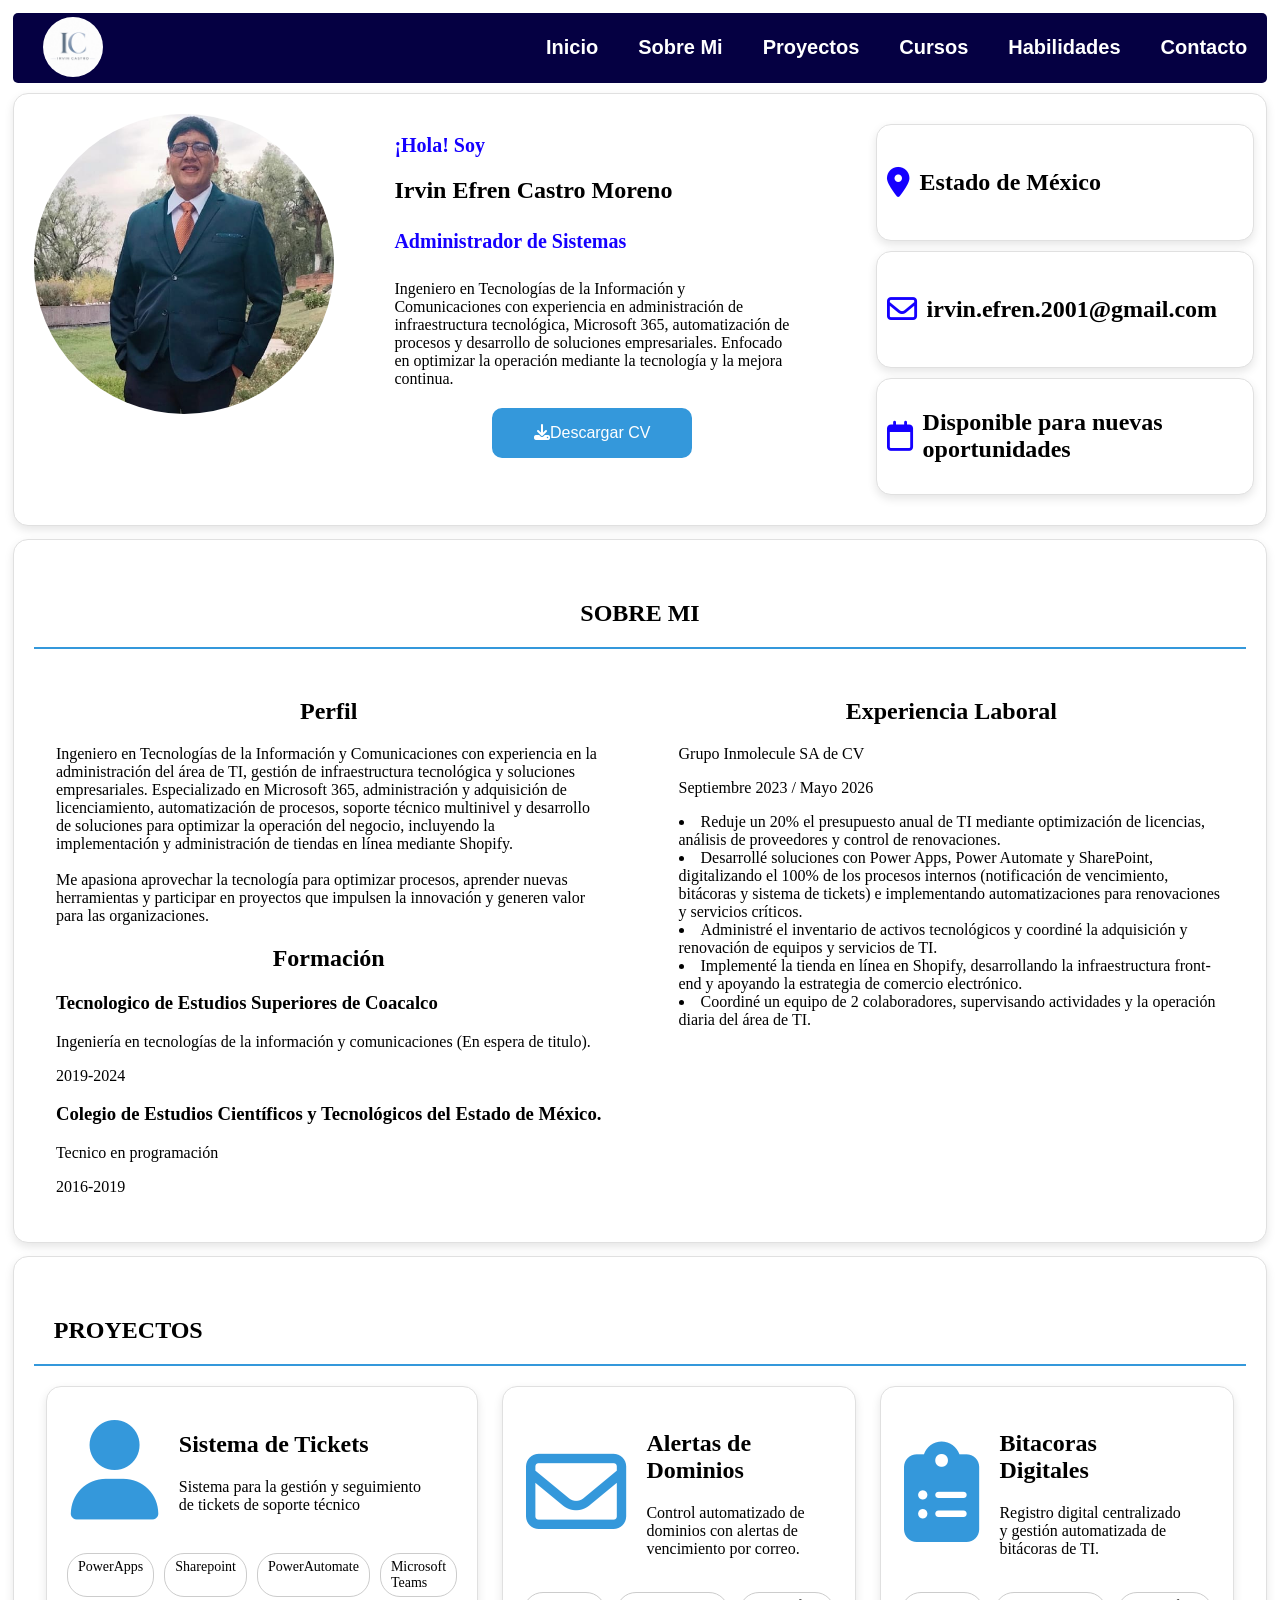
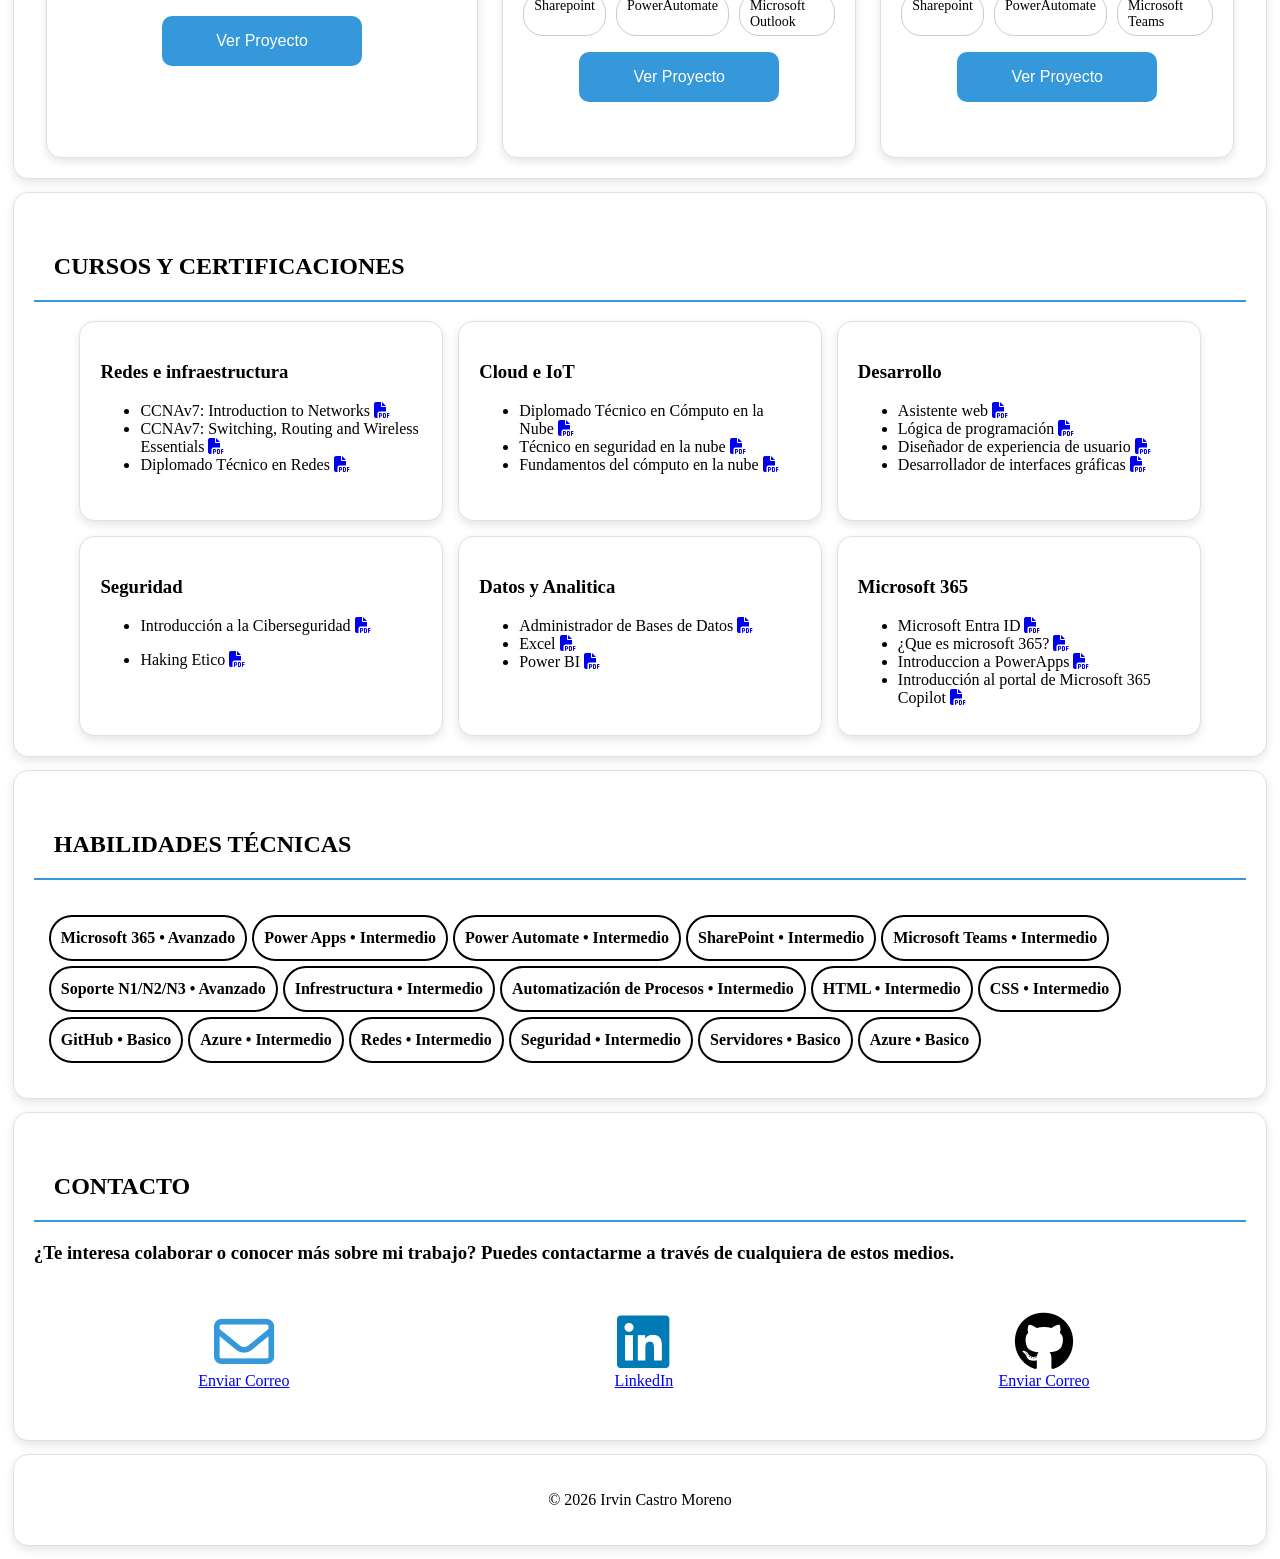
==== index.html @ 04744c97 "Update index.html" ====
<!DOCTYPE html>
    <html lang="es">
        
    <head>
        <meta charset="UTF-8">
        <meta name="viewport" content="width=device-width, initial-scale=1.0">
        <title>Irvin Castro Moreno | Portafolio</title>
        <link rel="stylesheet" href="style.css">
        <link rel="stylesheet" href="https://cdnjs.cloudflare.com/ajax/libs/font-awesome/6.7.2/css/all.min.css">
    </head>
    <body>
       <nav id="mi-menu">
            <div class="logo">

                <img src="img/logo.png" alt="Logo" >

            </div>   
            <div class="menu-links">
                <ul>
                    <li><a href="#inicio">Inicio</a></li>
                    <li ><a href="#experiencia">Sobre Mi</a></li>
                    <li ><a href="#proyecto">Proyectos</a></li>
                    <li ><a href="#cursos">Cursos</a></li>
                    <li ><a href="#habilidades">Habilidades</a></li>
                    <li ><a href="#contacto">Contacto</a></li>
                </ul> 
            </div>
        </nav>
        <section id="inicio">
                
                <div class="foto">
                    <img src="img/irvin.png" alt="Irvin Efren Castro Moreno" class="fotoP">
                </div>
                
                <div class="dato"> 
                    <h3 class="texto1">¡Hola! Soy </h3>
                    <h1>Irvin Efren Castro Moreno</h1>
                    <h4 class="texto1">Administrador de Sistemas</h4>
                    <p>Ingeniero en Tecnologías de la Información y Comunicaciones con experiencia en 
                        administración de infraestructura tecnológica, Microsoft 365, automatización de 
                        procesos y desarrollo de soluciones empresariales. Enfocado en optimizar la operación 
                        mediante la tecnología y la mejora continua.</p>
                    <div class="acciones">
                        <a href="doc/CV_Irvin2.pdf" download="CVIrvin.pdf">
                            
                            <button ><i class="fa-solid fa-download"></i>Descargar CV</button>
                        </a>
                    </div>
                </div>
                <div class="dato">
                    <div class="ubi">
                        <i class="fa-solid fa-location-dot" style="color: #1500ff; font-size: 30px;"></i>
                        <h1>Estado de México</h1>
                    </div>

                    <div class="ubi">
                        <i class="fa-regular fa-envelope" style="color: #1500ff; font-size: 30px;"></i>
                        <h1>irvin.efren.2001@gmail.com</h1>
                    </div>
                    <div class="ubi">
                        <i class="fa-regular fa-calendar" style="color: #1500ff; font-size: 30px;"></i>
                        <h1>Disponible para nuevas oportunidades</h1>
                    </div>

                </div>
                
        </section>
                
        <section id="experiencia"><!--Caja de exoeriencia y sobre mi-->
            <h1 align="center" style="border-bottom: 2px solid #3498db; padding: 20px;" >SOBRE MI</h1>
            <div class="contenedor-cajas">
                    <div class="contenedor-experiencia">
                        <h2 align="center">Perfil</h2>
                        <p>Ingeniero en Tecnologías de la Información y Comunicaciones con experiencia 
                            en la administración del área de TI, gestión de infraestructura tecnológica 
                            y soluciones empresariales. Especializado en Microsoft 365, administración y 
                            adquisición de licenciamiento, automatización de procesos, soporte técnico 
                            multinivel y desarrollo de soluciones para optimizar la operación del negocio, 
                            incluyendo la implementación y administración de tiendas en línea mediante Shopify. <br>
                            <br>
                            Me apasiona aprovechar la tecnología para optimizar procesos, aprender nuevas 
                            herramientas y participar en proyectos que impulsen la innovación y generen 
                            valor para las organizaciones.</p>
                        <h1 align="center">Formación</h1>
                        <h3>Tecnologico de Estudios Superiores de Coacalco</h3>
                        <p>Ingeniería en tecnologías de la información y comunicaciones (En espera de titulo). </p>
                        <p>2019-2024</p>
                        <h3>Colegio de Estudios Científicos y Tecnológicos del Estado de México.</h3>
                        <p>Tecnico en programación</p>
                        <p>2016-2019</p>
                    </div>
                
                    <div class="contenedor-experiencia">
                        <h1 align="center">Experiencia Laboral</h1>
                        <p>Grupo Inmolecule SA de CV</p>
                        <p>Septiembre 2023 / Mayo 2026</p>
                        
                                <li>
                                    Reduje un 20% el presupuesto anual de TI mediante 
                                    optimización de licencias, análisis de proveedores 
                                    y control de renovaciones.                                
                                </li>
                                <li>
                                    Desarrollé soluciones con Power Apps, Power Automate 
                                    y SharePoint, digitalizando el 100% de los procesos 
                                    internos (notificación de vencimiento, bitácoras y 
                                    sistema de tickets) e implementando automatizaciones 
                                    para renovaciones y servicios críticos.
                                </li>
                                <li>
                                    Administré el inventario de activos tecnológicos y coordiné 
                                    la adquisición y renovación de equipos y servicios de TI.
                                </li>
                                <li>
                                    Implementé la tienda en línea en Shopify, desarrollando la 
                                    infraestructura front-end y apoyando la estrategia de comercio
                                    electrónico.
                                </li>
                                <li>
                                    Coordiné un equipo de 2 colaboradores, supervisando actividades
                                     y la operación diaria del área de TI.
                                </li>
                        </ul>
                                        
                    </div>
                    
                </div>
        </section>

        <section id="proyecto">
            <h1 style="border-bottom: 2px solid #3498db; padding: 20px;" >PROYECTOS</h1>
                <div class="contenedor-cajas">
                    <div class="proy">
                        <div class="cabecera">
                            <i class="fa-solid fa-user" style="font-size: 100px; color:#3498db"></i>
                            <div class="titulo"> <!--Caja 1-->
                                <h1>Sistema de Tickets</h1>
                                <p>Sistema para la gestión y seguimiento de tickets de soporte técnico</p>
                            </div>
                        </div>
                        <div class="tecnologias">
                            
                                <span>PowerApps</span>
                                <span>Sharepoint</span>
                                <span>PowerAutomate</span>
                                <span>Microsoft Teams</span>
                        </div>
                        <div class="acciones">
                            <a href="https://github.com/Irvin1231/Powerapps-sistemas-de-tickets" target="_blank">
                                <button>Ver Proyecto</button>
                            </a>
                        </div>
                    </div>
                    <div class="proy">
                        <div class="cabecera"><!--Caja 2-->
                            <i class="fa-regular fa-envelope" style="font-size: 100px; color: #3498db;"></i>

                            <div class="titulo">
                                <h1>Alertas de Dominios</h1>
                                <p>Control automatizado de dominios con alertas de vencimiento por correo.</p>
                            </div>
                        </div>
                        <div class="tecnologias">
                            
                                <span>Sharepoint</span>
                                <span>PowerAutomate</span>
                                <span>Microsoft Outlook</span>
                        </div>
                        <div class="acciones">
                            <a href="https://github.com/Irvin1231/Automatizacion-y-Administracion-de-dominios" target="_blank">
                                <button>Ver Proyecto</button>
                            </a>
                        </div>
                    </div>
                    <div class="proy">
                        <div class="cabecera"><!--Caja 3-->
                            <i class="fa-solid fa-clipboard-list" style="font-size: 100px; color: #3498db;"></i>
                            <div class="titulo">
                                <h1>Bitacoras Digitales</h1>
                                <p>Registro digital centralizado y gestión automatizada de bitácoras de TI.</p>
                            </div>
                        </div>
                        <div class="tecnologias">
                            
                                <span>Sharepoint</span>
                                <span>PowerAutomate</span>
                                <span>Microsoft Teams</span>
                        </div>
                        <div class="acciones">
                            <a href="https://github.com/Irvin1231/Sistemas-de-Bitacoras-Digitales" target="_blank">
                                <button>Ver Proyecto</button>
                            </a>
                        </div>
                    </div>
                </div>
                
        </section>
        <section id="cursos">
            <h1 style="border-bottom: 2px solid #3498db; padding: 20px;" >CURSOS Y CERTIFICACIONES</h1>
            <div class="contenedor-cursos">
                <div class="curs">
                    <h3>Redes e infraestructura</h3>
                    <ul>
                        <li>
                            CCNAv7: Introduction to Networks
                            <a href="doc/CCNAv7IntroductiontoNetworks.pdf"
                            target="_blank">
                            <i class="fa-solid fa-file-pdf"></i>
                            </a>
                        </li>
                        
                        <li>
                            CCNAv7: Switching, Routing and Wireless Essentials
                            <a href="doc/CCNAv7Switching.pdf" target="_blank">
                            <i class="fa-solid fa-file-pdf"></i>
                            </a>
                        </li>
                        <li>
                            Diplomado Técnico en Redes
                            <a href="doc/DiplomadoTécnicoenredes.pdf" target="_blank">
                            <i class="fa-solid fa-file-pdf"></i>
                            </a>
                        </li>
                        
                    </ul>
                </div>
                <div class="curs">
                    <h3>Cloud e IoT</h3>
                    <ul>
                        <li>
                            Diplomado Técnico en Cómputo en la Nube
                            <a href="doc/DiplomadoCompuNube.pdf" target="_blank">
                            <i class="fa-solid fa-file-pdf"></i>
                        </a>
                        </li>
                        <li>
                            Técnico en seguridad en la nube
                            <a href="doc/SeguridadeNube.pdf" target="_blank">
                            <i class="fa-solid fa-file-pdf"></i>
                        </a>
                        </li>
                        <li>
                            Fundamentos del cómputo en la nube
                            <a href="doc/FundamentosNube.pdf" target="_blank">
                            <i class="fa-solid fa-file-pdf"></i>
                            </a>
                        </li>
                    </ul>
                </div>
                <div class="curs">
                    <h3>Desarrollo</h3>
                    <ul>
                        <li>
                            Asistente web
                            <a href="doc/POO.pdf" target="_blank">
                            <i class="fa-solid fa-file-pdf"></i>
                            </a>
                        </li>
                        <li>
                            Lógica de programación
                            <a href="doc/LogicaProgramación.pdf" target="_blank">
                            <i class="fa-solid fa-file-pdf"></i>
                            </a>
                        </li>
                        <li>
                            Diseñador de experiencia de usuario
                            <a href="doc/DiseñadorUX.pdf" target="_blank">
                            <i class="fa-solid fa-file-pdf"></i>
                            </a>
                        </li>
                        <li>
                            Desarrollador de interfaces gráficas
                            <a href="doc/DesarrolladorInterfaces.pdf" target="_blank">
                            <i class="fa-solid fa-file-pdf"></i>
                            </a>
                        </li>
                    </ul>
                </div>
                <div class="curs">
                    <h3>Seguridad</h3>
                    <ul>
                        <li>
                            Introducción a la Ciberseguridad
                            <a href="doc/Ciscoseguridad.pdf" target="_blank">
                            <i class="fa-solid fa-file-pdf"></i>
                            </a>
                        </li>
                    </ul>
                    <ul>
                        <li>
                            Haking Etico
                            <a href="doc/HakingEtico.pdf" target="_blank">
                            <i class="fa-solid fa-file-pdf"></i>
                            </a>
                        </li>
                    </ul>
                </div>
                <div class="curs">
                    <h3>Datos y Analitica</h3>
                    <ul>
                        <li>
                            Administrador de Bases de Datos
                            <a href="doc/AdministradorBasesDatos.pdf" target="_blank">
                            <i class="fa-solid fa-file-pdf"></i>
                            </a>
                        </li>
                        <li>
                            Excel
                            <a href="doc/Excel.pdf" target="_blank">
                            <i class="fa-solid fa-file-pdf"></i>
                            </a>
                        </li>
                        <li>
                            Power BI
                            <a href="doc/PowerBI.pdf" target="_blank">
                            <i class="fa-solid fa-file-pdf"></i>
                            </a>
                        </li>
                    </ul>
                    
                </div>
                <div class="curs">
                    <h3>Microsoft 365  </h3>
                    <ul>
                        <li>
                            Microsoft Entra ID
                            <a href="https://learn.microsoft.com/api/achievements/share/es-mx/irvinefrencastromoreno-6023/ZJPZ55M2?sharingId=7E7129ED406F8B2F" target="_blank">
                            <i class="fa-solid fa-file-pdf"></i>
                            </a>
                        </li>
                        <li>
                            ¿Que es microsoft 365?
                            <a href="https://learn.microsoft.com/api/achievements/share/es-mx/irvinefrencastromoreno-6023/VSKY5N5M?sharingId=7E7129ED406F8B2F" target="_blank"> 
                            <i class="fa-solid fa-file-pdf"></i>
                            </a>
                        </li>
                        <li>
                            Introduccion a PowerApps
                            <a href="https://learn.microsoft.com/api/achievements/share/es-mx/irvinefrencastromoreno-6023/374U8ZDH?sharingId=7E7129ED406F8B2F" target="_blank">
                            <i class="fa-solid fa-file-pdf"></i>
                            </a>   
                        </li>
                        <li>
                            Introducción al portal de Microsoft 365 Copilot
                            <a href="https://learn.microsoft.com/api/achievements/share/es-mx/irvinefrencastromoreno-6023/BCCCH7HD?sharingId=7E7129ED406F8B2F" target="_blank">
                            <i class="fa-solid fa-file-pdf"></i>
                            </a>
                        </li>
                    </ul>
                </div>

            </div>
        </section>
        <section id="habilidades">
             <h1 style="border-bottom: 2px solid #3498db; padding: 20px;" >HABILIDADES TÉCNICAS</h1> 
             <div class="contenedor-habi">
                <span class="habi">Microsoft 365 • Avanzado</span>
                <span class="habi">Power Apps • Intermedio</span>
                <span class="habi">Power Automate • Intermedio</span>   
                <span class="habi">SharePoint • Intermedio</span>
                <span class="habi">Microsoft Teams • Intermedio</span>  
                <span class="habi">Soporte N1/N2/N3 • Avanzado</span>
                <span class="habi">Infrestructura • Intermedio</span>
                <span class="habi">Automatización de Procesos • Intermedio</span>    
                <span class="habi">HTML • Intermedio</span>
                <span class="habi">CSS • Intermedio</span>
                <span class="habi">GitHub • Basico</span>
                <span class="habi">Azure • Intermedio</span>
                <span class="habi">Redes • Intermedio</span>
                <span class="habi">Seguridad • Intermedio</span>
                <span class="habi">Servidores • Basico</span>
                <span class="habi">Azure • Basico</span>

             </div>


        </section>
        <section id="contacto">
            <h1 style="border-bottom: 2px solid #3498db; padding: 20px;" >CONTACTO</h1>
             <H3>
                ¿Te interesa colaborar o conocer más sobre mi trabajo?
                Puedes contactarme a través de cualquiera de estos medios.
            </H3>
            <section class="contenedor-contacto">
                <div class="contac">
                    <i class="fa-regular fa-envelope" style="font-size: 60px; color: #3498db;"></i>
                    <a href="mailto:irvin.efren.2001@gmail.com">Enviar Correo</a>   
                </div>
                <div class="contac">
                   <i class="fa-brands fa-linkedin" style="font-size: 60px; color: #007BB6"></i>
                    <a href="https://www.linkedin.com/in/irvin-ecm/" target="_blank">LinkedIn</a>   
                </div>
                <div class="contac">
                    <i class="fa-brands fa-github" style="font-size: 60px;"></i>
                    <a href="https://github.com/Irvin1231">Enviar Correo</a>   
                </div>
            </section>

        </section>
        <footer id="fin">
            <p>© 2026 Irvin Castro Moreno</p>
        </footer>
    </body>
</html>
---- style.css ----
.fotoP{
    width:300px;
    border-radius:50%;
}

.texto1{
    font-size: 20px;
    color: #1500ff;
}
#mi-menu {
    position: fixed;
    top: 0;
    left: 0;
    z-index: 1000;
    font-size: 20px;
    width: 98%;
    height: 70px;
    margin: 1%;
    border-radius: 5px;
    border: 2px ;
    background-color: #050042;
    font-weight: bold;
    display: flex;
    align-items: center;
    
    
}
.logo{
    align-items: left;
    justify-content: center;
    width: 60px;
    height: 70px;
    margin-left: 30px;
}
.logo img{
        margin-top: 4px;
    width: 60px;
    height: 60x;
    border-radius: 50%;
    
}
.menu-links{
    width: 100%;
    display: flex;
    justify-content: right;
}
#mi-menu ul {
    list-style: none;
    display: flex;
    justify-content: center;
    padding: 0;
    margin: 0;
}

#mi-menu ul li {
    margin: 0 20px;
}

#mi-menu ul li a {
    color: white  ;
    text-decoration: none;
    font-family: Arial, sans-serif;
    
    transition: color 0.3s;
    display: inline-block;
    text-decoration: none;
    
}
#mi-menu ul li a:hover {
    border-bottom: 2px solid white;
}

body {
    /* Empuja todo el contenido hacia abajo para que no lo tape el menú */
    padding-top: 80px; 
    
    
    /* Opcional: limpia márgenes por defecto del navegador */
    margin: 0; 
}
#inicio{
    width: 98%;
    min-height: 250px;
    margin: 1%;
    margin-left: 1%;
    padding: 15px;
    border: 2px groove ;
    background-color: #ffffff;
    display: flex;
    box-sizing: border-box;
    border-radius: 15px;
     border: 1px solid #e0e0e0;
    box-shadow: 0px 4px 10px rgba(0, 0, 0, 0.1);
    border-radius: 15px;
    padding: 20px;
    


     
    
}
.dato{
    margin-left: 5%;
    width: 40%;
    
    
}
.ubi{
    width: 90%;
    height: 95px;
    margin: 10px 0;
    padding: 10px;
    margin-left: 25px;
    display: flex;
    align-items: center;
    gap: 10px;
    background-color: #ffffff;
    border: 1px solid #e0e0e0;
    box-shadow: 0px 4px 10px rgba(0, 0, 0, 0.1);
    border-radius: 15px;
    

}
#experiencia{
    width: 98%;
    min-height: 250px;
    margin: 1%;
    padding: 15px;
    border: 2px groove;
    box-sizing: border-box;
    background-color: #ffffff;
    border: 1px solid #e0e0e0;
    box-shadow: 0px 4px 10px rgba(0, 0, 0, 0.1);
    border-radius: 15px;
    padding: 20px;

}
.contenedor-experiencia{
    width: 45%;
    min-height: 330px;
    margin: 0 1%;
    border-radius: 5px;
    
    background-color: white;
    padding: 10px;
}
#proyecto{
    width: 98%;
    min-height: 250px;
    margin: 1%;
    padding: 15px;    
    box-sizing: border-box;
    background-color: #ffffff;
    border: 1px solid #e0e0e0;
    box-shadow: 0px 4px 10px rgba(0, 0, 0, 0.1);
    border-radius: 15px;
    padding: 20px;
    
}
.contenedor-cajas{
    display: flex;
    justify-content: space-between; 
    width: 100%;
    
}
.proy{
    width: 33%;
    min-height: 330px;
    margin: 0 1%;
    background-color: white;
    padding: 10px;
    background-color: #ffffff;
    border: 1px solid #e0e0e0;
    box-shadow: 0px 4px 10px rgba(0, 0, 0, 0.1);
    border-radius: 15px;
    padding: 20px;
    
}
.cabecera{
    padding: 1%;
    width: 98%;
    display: flex;
    align-items: center;
    
}
.titulo{
    width: 95%; ;
    padding: 0 10px;
    margin: 0 10px;
    
}
.tecnologias{
    display: flex;
    gap: 10px;
    margin-top: 5%;
}
.tecnologias span { 
    padding: 5px 10px;
    border: 1px solid #ccc;
    border-radius: 20px;
    font-size: 14px;

}
.acciones{
    margin-top: 5%;
    text-align: center;
    
}
.acciones button{
    font-size: 16px;
    background-color: #3498db;
    width: 200px;
    height: 50px;
    color: white;
    text-align: center;
    cursor: pointer;
    transition: 0.3s;
    border-radius: 10px;
    border: 3px solid #3498db;
   

}
.acciones button:hover {
  background-color: #3498db; /* Cambia el color de fondo */
  transform: scale(1.2);    /* Hace que el botón crezca ligeramente */
}

#cursos{
    width: 98%;
    min-height: 250px;
    margin: 1%;
    padding: 15px;
    box-sizing: border-box;
    background-color: #ffffff;
    border: 1px solid #e0e0e0;
    box-shadow: 0px 4px 10px rgba(0, 0, 0, 0.1);
    border-radius: 15px;
    padding: 20px;
}
.contenedor-cursos{
    display: flex; 
    flex-wrap: wrap; 
    gap: 15px; 
    justify-content: center;
}
.curs{
    
    width: 30%;
    height: 200px;
    padding: 15px;

    box-sizing: border-box;
    transition: transform 0.5s;
    background-color: #ffffff;
    border: 1px solid #e0e0e0;
    box-shadow: 0px 4px 10px rgba(0, 0, 0, 0.1);
    border-radius: 15px;
    padding: 20px;
}





.curs:hover{
    transform: translateY(-10px);
}
#habilidades{
    width: 98%;
    min-height: 250px;
    margin: 1%;
    padding: 15px;
    box-sizing: border-box;
    background-color: #ffffff;
    border: 1px solid #e0e0e0;
    box-shadow: 0px 4px 10px rgba(0, 0, 0, 0.1);
    border-radius: 15px;
    padding: 20px;

}
.contenedor-habi{
    display: flex;
    flex-wrap: wrap;
    gap: 5px;
    padding: 15px;
}
.habi{
    padding: 12px 10px;
    border-radius: 25px;
    font-weight: bold;
    border: 2px solid black;
}
#contacto{
    width: 98%;
    min-height: 250px;
    margin: 1%;
    padding: 15px;
    box-sizing: border-box;
    background-color: #ffffff;
    border: 1px solid #e0e0e0;
    box-shadow: 0px 4px 10px rgba(0, 0, 0, 0.1);
    border-radius: 15px;
    padding: 20px;

    
}
.contenedor-contacto{
    text-align: center;
    width: 99%;
    padding: 10px 10px;
    display:flex
}
.contac{
    text-align: center;
    width: 30%;
    padding: 10px 10px;
    margin: 10px 15px;
    display: flex;
    flex-direction: column;
    align-items: center;

}

#fin{
    width: 98%;
    height: 20%;
    margin: 1%;
    
    text-align: center;
    padding: 15px;
    box-sizing: border-box;
    background-color: #ffffff;
    border: 1px solid #e0e0e0;
    box-shadow: 0px 4px 10px rgba(0, 0, 0, 0.1);
    border-radius: 15px;
    padding: 20px;
}
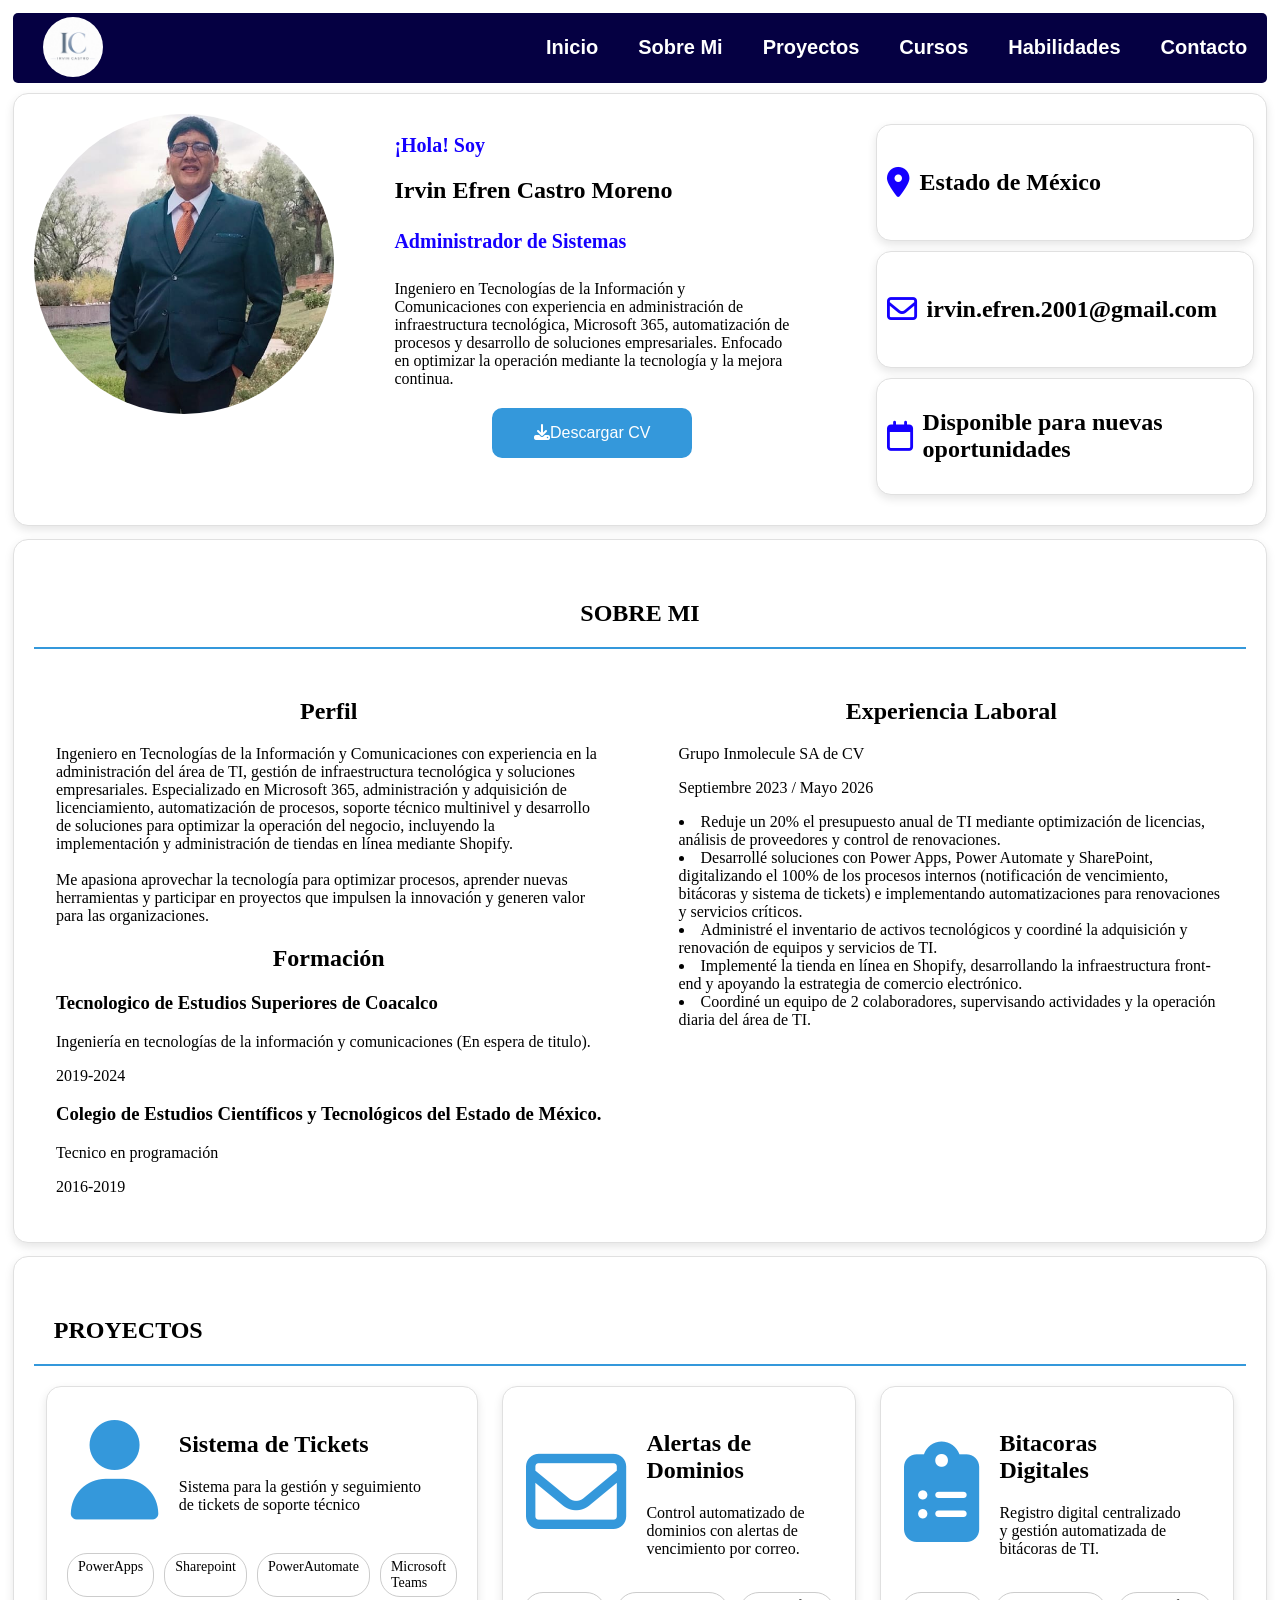
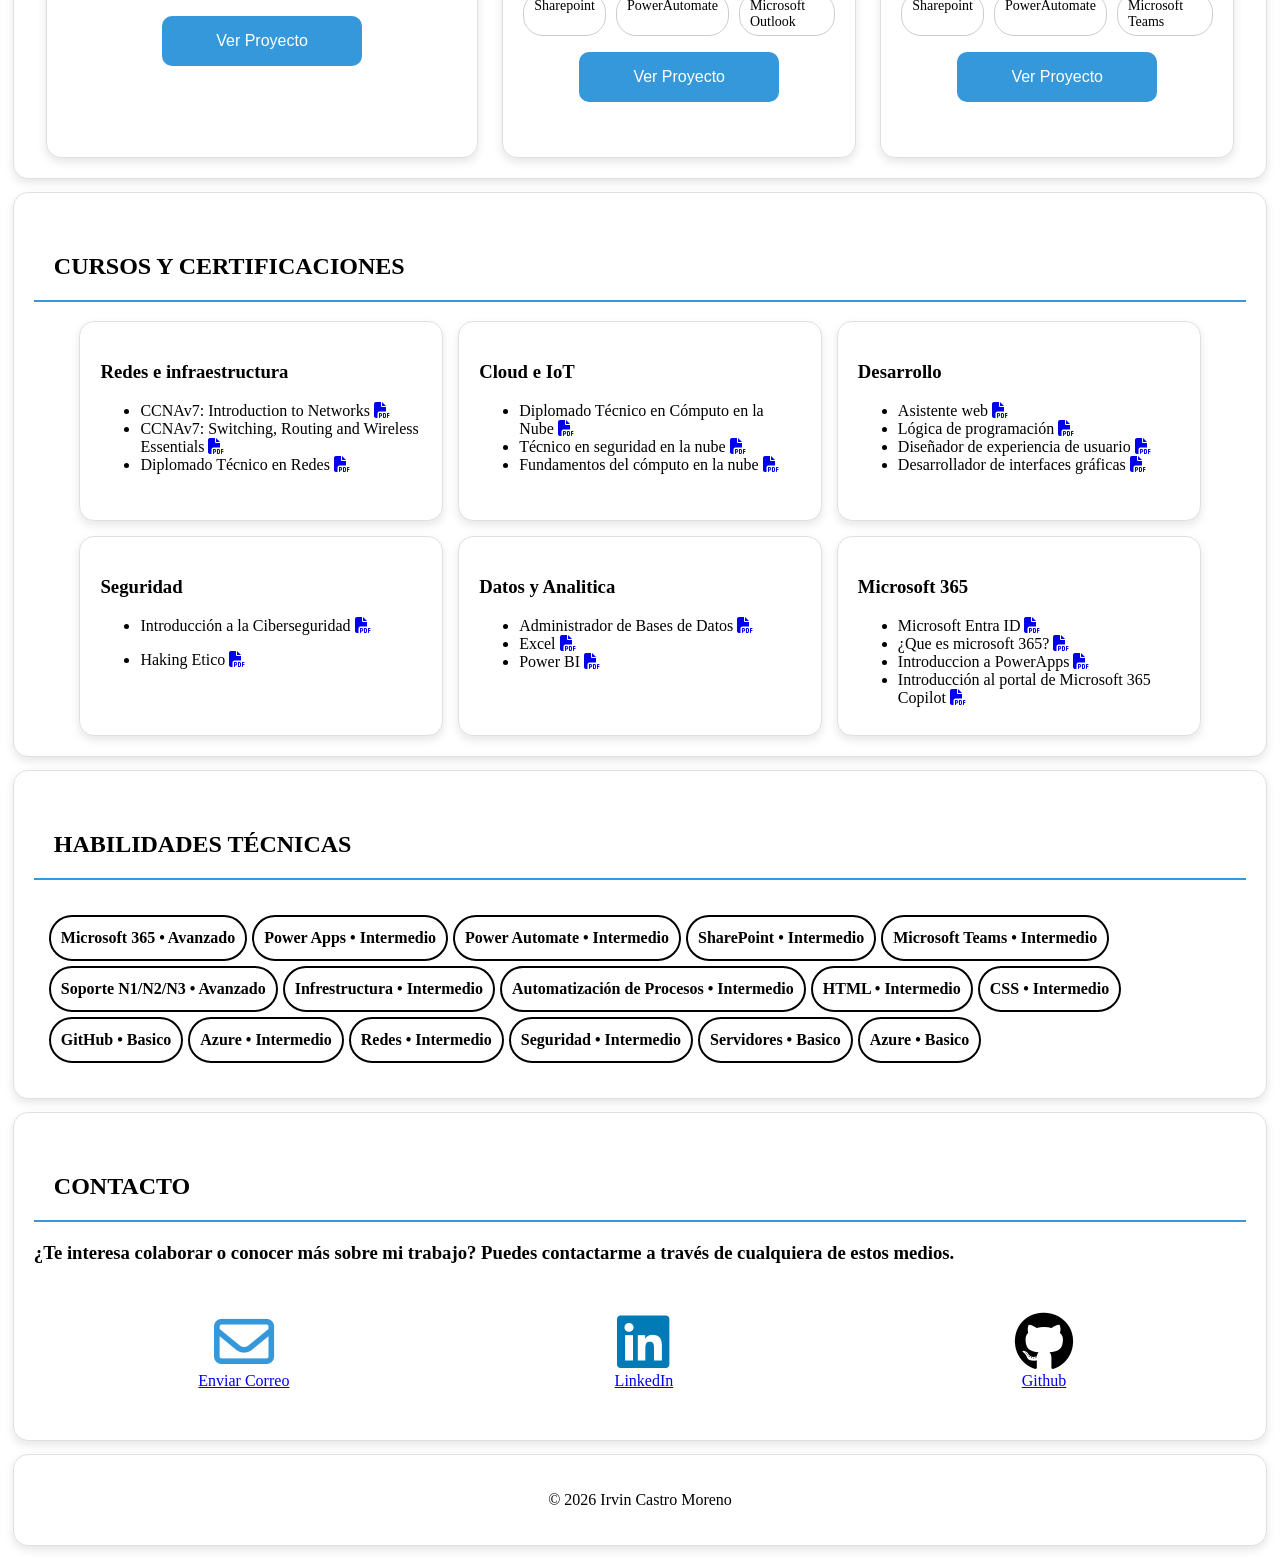
==== commit 7ad05fae: "Update fmt.Println message from 'Hello' to 'Goodbye'" ====
--- a/index.html
+++ b/index.html
@@ -392,7 +392,7 @@
                 </div>
                 <div class="contac">
                     <i class="fa-brands fa-github" style="font-size: 60px;"></i>
-                    <a href="https://github.com/Irvin1231">Enviar Correo</a>   
+                    <a href="https://github.com/Irvin1231">Github</a>   
                 </div>
             </section>
 
--- a/style.css
+++ b/style.css
@@ -33,7 +33,7 @@
     margin-left: 30px;
 }
 .logo img{
-        margin-top: 4px;
+    margin-top: 4px;
     width: 60px;
     height: 60x;
     border-radius: 50%;
@@ -336,4 +336,50 @@
     padding: 20px;
 }
 
-
+/*Adaptación para movil*/
+@media (max-width: 1230px) {
+    #mi-menu{
+        height: auto; /* Valor por defecto */
+        min-height: auto;
+        position: fixed;
+    }
+    #mi-menu ul{
+        flex-direction: column;
+    }
+    body {
+    padding-top: 160px; 
+    margin: 0; 
+    }
+    #inicio{
+        flex-direction: column;
+    }
+    .dato{
+        width: 93%;
+    }
+    .ubi h1{
+        font-size: 20px;
+    }
+    #proyecto{
+        flex-direction: column;;
+    }
+    .contenedor-cajas{
+        flex-direction: column;
+    }
+    .proy{
+        width: 93%;
+    }
+    .contenedor-experiencia{
+        width: 93%;
+    }
+    #cursos{
+        flex-direction: column;
+    }
+    .contenedor-cursos{
+        width: 98%;
+        flex-direction: column;
+    }
+    .curs{
+        height: auto;
+        width: auto;
+    }
+}
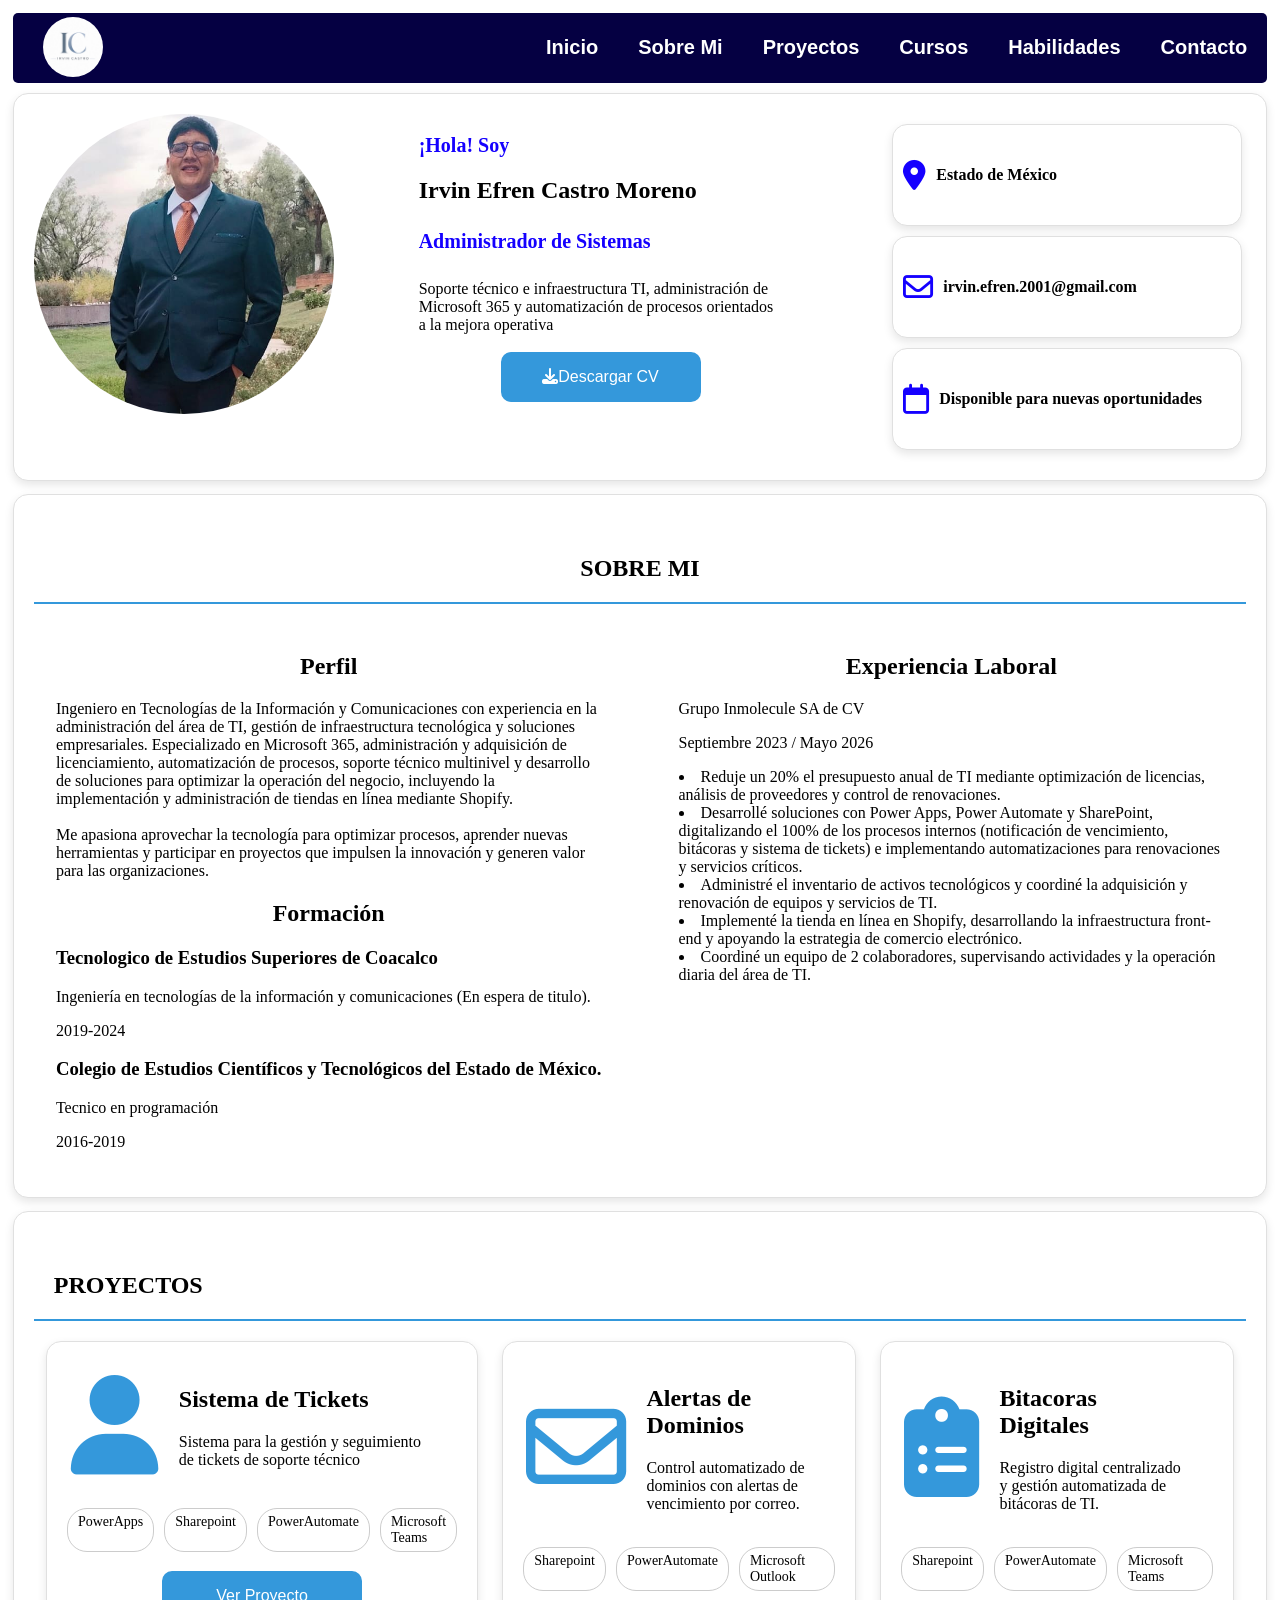
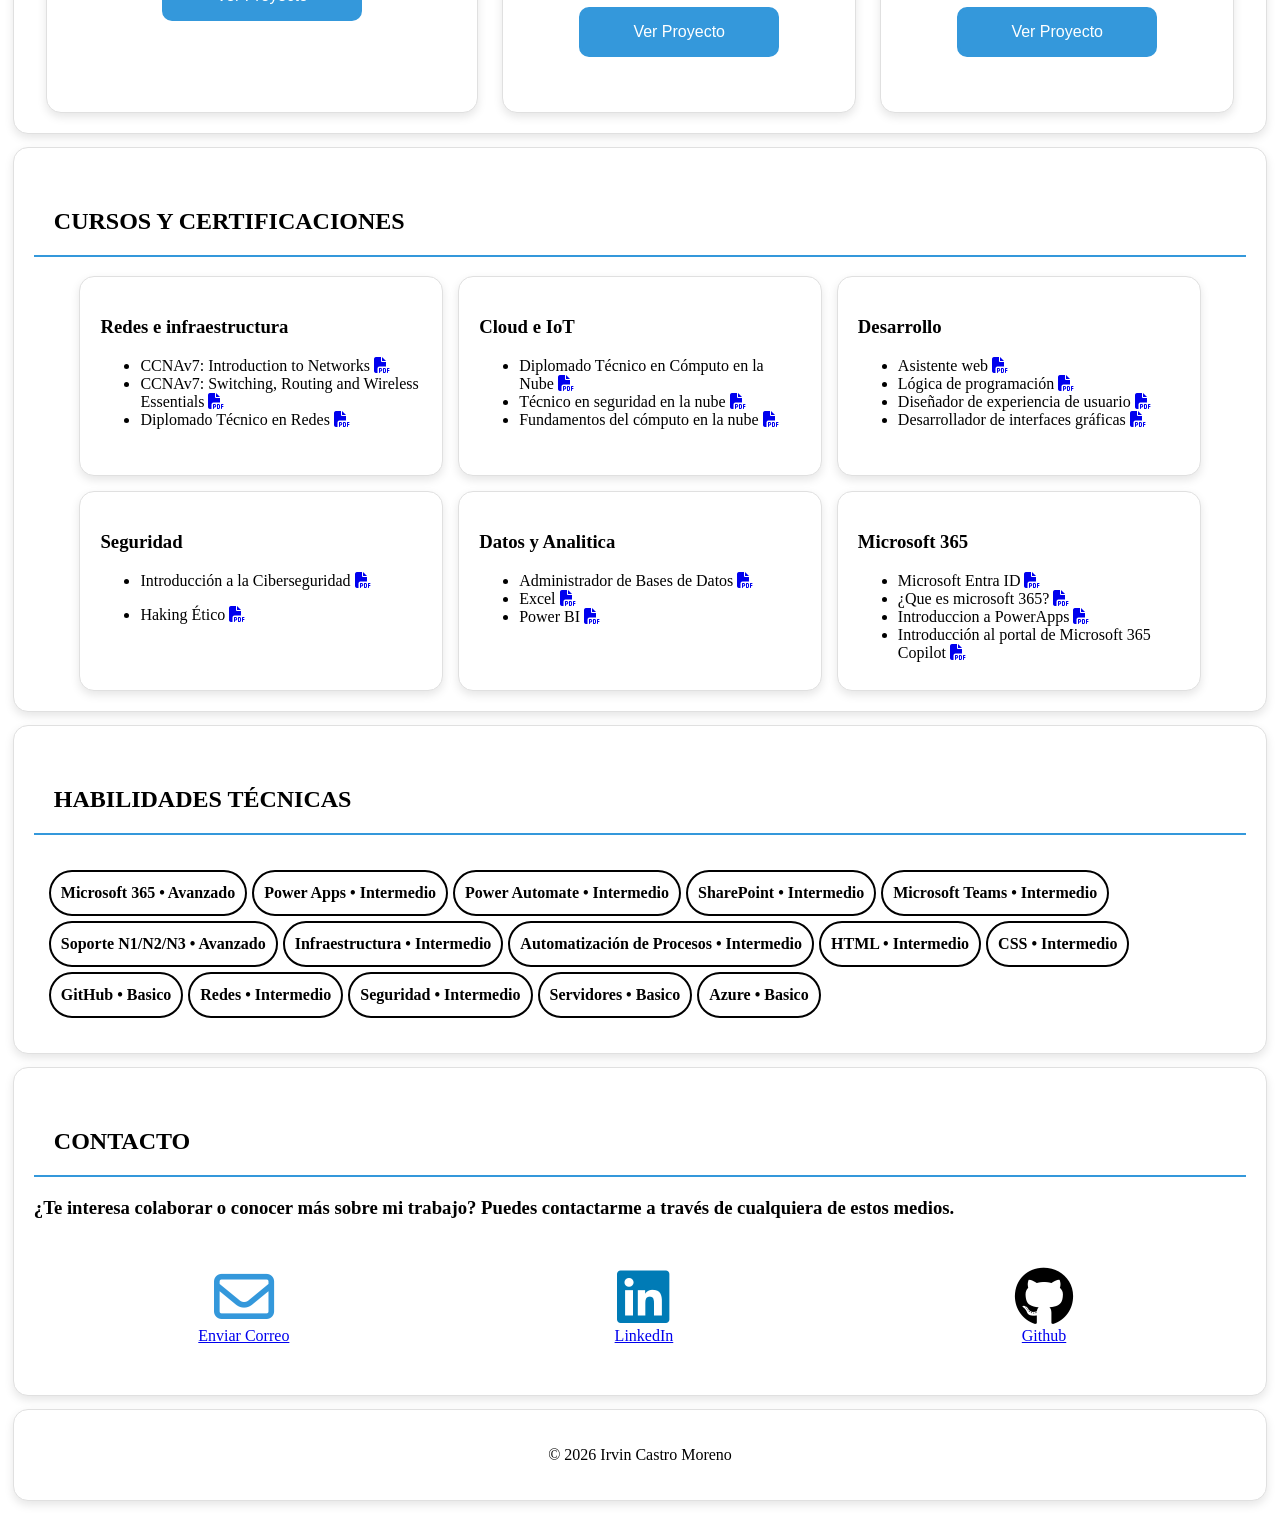
==== commit 7b6273bf: "Update print statement from 'Hello' to 'Goodbye'" ====
--- a/index.html
+++ b/index.html
@@ -36,10 +36,7 @@
                     <h3 class="texto1">¡Hola! Soy </h3>
                     <h1>Irvin Efren Castro Moreno</h1>
                     <h4 class="texto1">Administrador de Sistemas</h4>
-                    <p>Ingeniero en Tecnologías de la Información y Comunicaciones con experiencia en 
-                        administración de infraestructura tecnológica, Microsoft 365, automatización de 
-                        procesos y desarrollo de soluciones empresariales. Enfocado en optimizar la operación 
-                        mediante la tecnología y la mejora continua.</p>
+                    <p>Soporte técnico e infraestructura TI, administración de Microsoft 365 y automatización de procesos orientados a la mejora operativa</p>
                     <div class="acciones">
                         <a href="doc/CV_Irvin2.pdf" download="CVIrvin.pdf">
                             
@@ -50,16 +47,16 @@
                 <div class="dato">
                     <div class="ubi">
                         <i class="fa-solid fa-location-dot" style="color: #1500ff; font-size: 30px;"></i>
-                        <h1>Estado de México</h1>
+                        <h4>Estado de México</h4>
                     </div>
 
                     <div class="ubi">
                         <i class="fa-regular fa-envelope" style="color: #1500ff; font-size: 30px;"></i>
-                        <h1>irvin.efren.2001@gmail.com</h1>
+                        <h4>irvin.efren.2001@gmail.com</h4>
                     </div>
                     <div class="ubi">
                         <i class="fa-regular fa-calendar" style="color: #1500ff; font-size: 30px;"></i>
-                        <h1>Disponible para nuevas oportunidades</h1>
+                        <h4>Disponible para nuevas oportunidades</h4>
                     </div>
 
                 </div>
@@ -94,7 +91,6 @@
                         <h1 align="center">Experiencia Laboral</h1>
                         <p>Grupo Inmolecule SA de CV</p>
                         <p>Septiembre 2023 / Mayo 2026</p>
-                        
                                 <li>
                                     Reduje un 20% el presupuesto anual de TI mediante 
                                     optimización de licencias, análisis de proveedores 
@@ -120,11 +116,10 @@
                                     Coordiné un equipo de 2 colaboradores, supervisando actividades
                                      y la operación diaria del área de TI.
                                 </li>
-                        </ul>
-                                        
-                    </div>
-                    
-                </div>
+                        </ul> 
+                    </div>
+                </div>
+        
         </section>
 
         <section id="proyecto">
@@ -288,7 +283,7 @@
                     </ul>
                     <ul>
                         <li>
-                            Haking Etico
+                            Haking Ético
                             <a href="doc/HakingEtico.pdf" target="_blank">
                             <i class="fa-solid fa-file-pdf"></i>
                             </a>
@@ -360,12 +355,11 @@
                 <span class="habi">SharePoint • Intermedio</span>
                 <span class="habi">Microsoft Teams • Intermedio</span>  
                 <span class="habi">Soporte N1/N2/N3 • Avanzado</span>
-                <span class="habi">Infrestructura • Intermedio</span>
+                <span class="habi">Infraestructura • Intermedio</span>
                 <span class="habi">Automatización de Procesos • Intermedio</span>    
                 <span class="habi">HTML • Intermedio</span>
                 <span class="habi">CSS • Intermedio</span>
                 <span class="habi">GitHub • Basico</span>
-                <span class="habi">Azure • Intermedio</span>
                 <span class="habi">Redes • Intermedio</span>
                 <span class="habi">Seguridad • Intermedio</span>
                 <span class="habi">Servidores • Basico</span>
--- a/style.css
+++ b/style.css
@@ -100,14 +100,15 @@
     
 }
 .dato{
-    margin-left: 5%;
-    width: 40%;
+    margin-left: 7%;
+    width: 30%;
+    
     
     
 }
 .ubi{
     width: 90%;
-    height: 95px;
+    height: 80px;
     margin: 10px 0;
     padding: 10px;
     margin-left: 25px;
@@ -337,17 +338,17 @@
 }
 
 /*Adaptación para movil*/
-@media (max-width: 1230px) {
+@media (max-width: 1000px) {
     #mi-menu{
         height: auto; /* Valor por defecto */
         min-height: auto;
-        position: fixed;
+        position: static;
     }
     #mi-menu ul{
         flex-direction: column;
     }
     body {
-    padding-top: 160px; 
+    padding-top: 10px; 
     margin: 0; 
     }
     #inicio{
@@ -356,9 +357,13 @@
     .dato{
         width: 93%;
     }
-    .ubi h1{
+    .ubi h4{
         font-size: 20px;
     }
+    #mi-menu ul li {
+        margin-top: 5px;
+    }
+
     #proyecto{
         flex-direction: column;;
     }
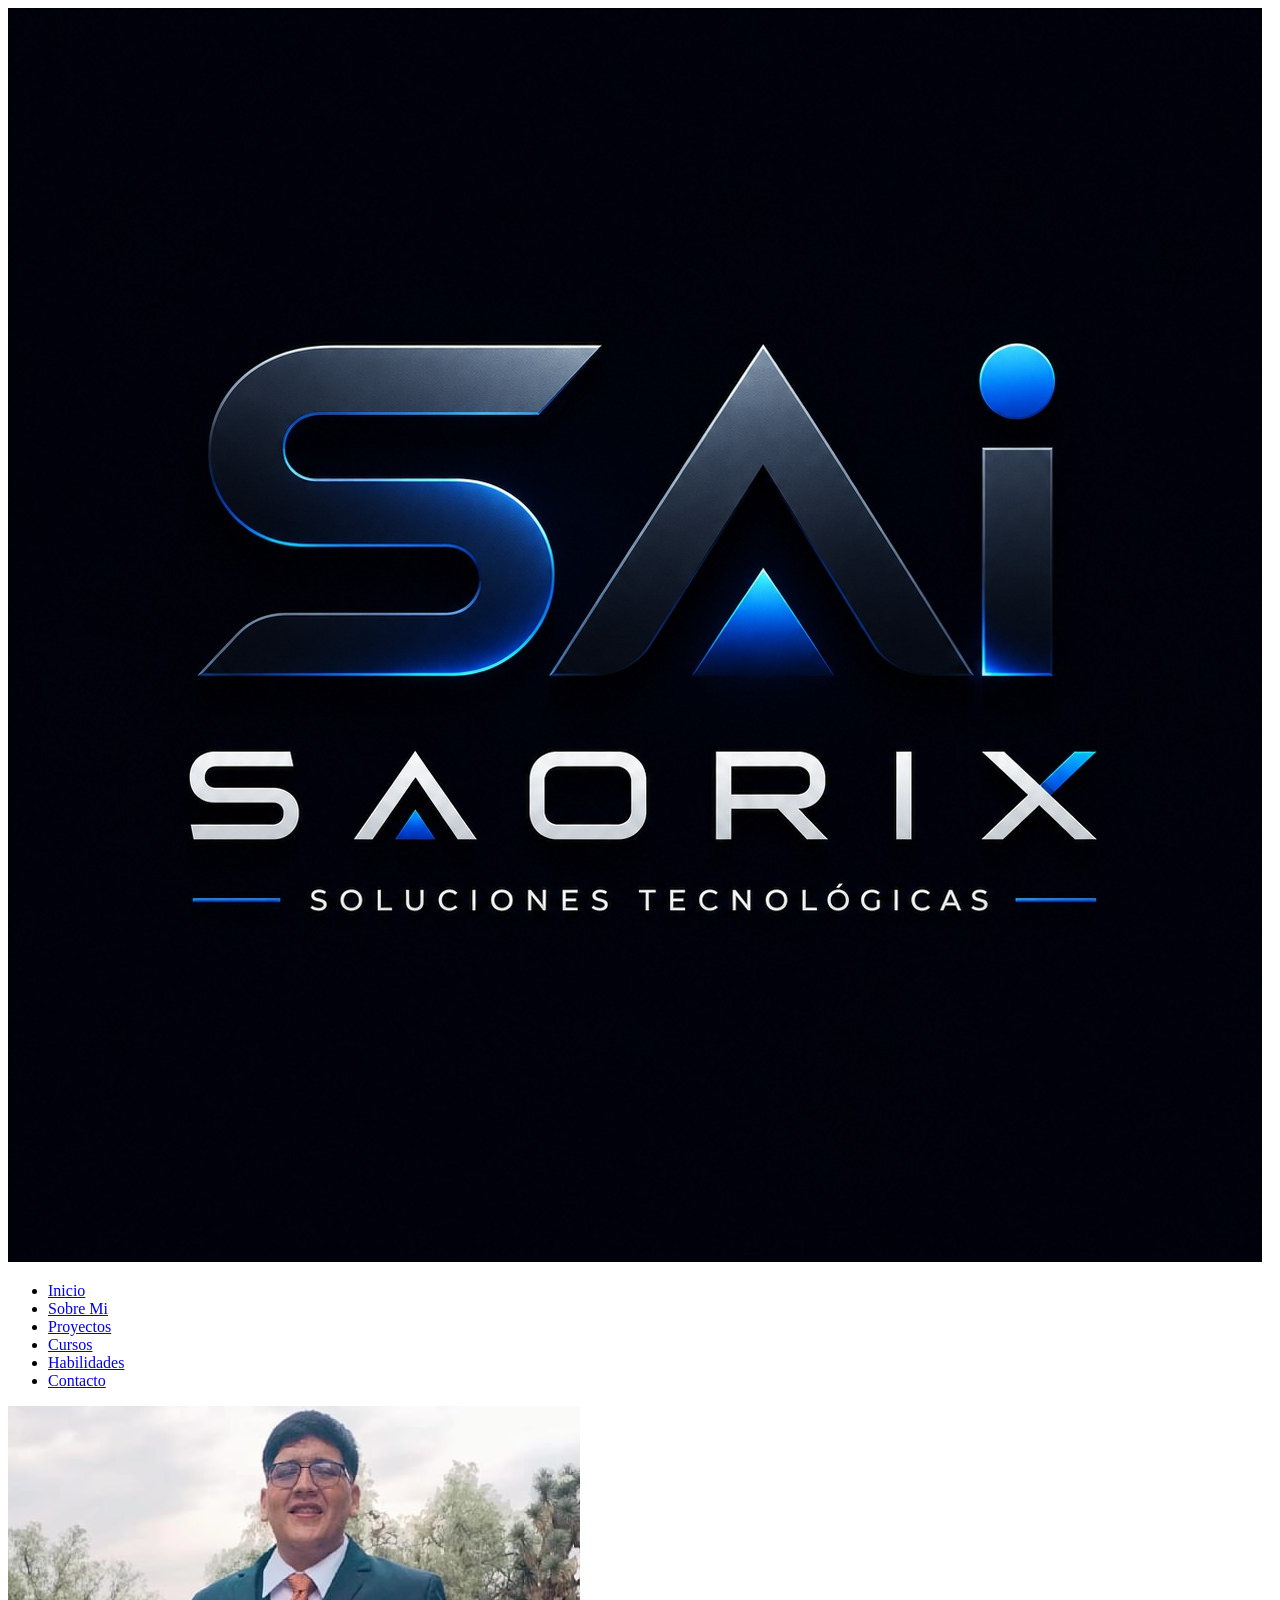
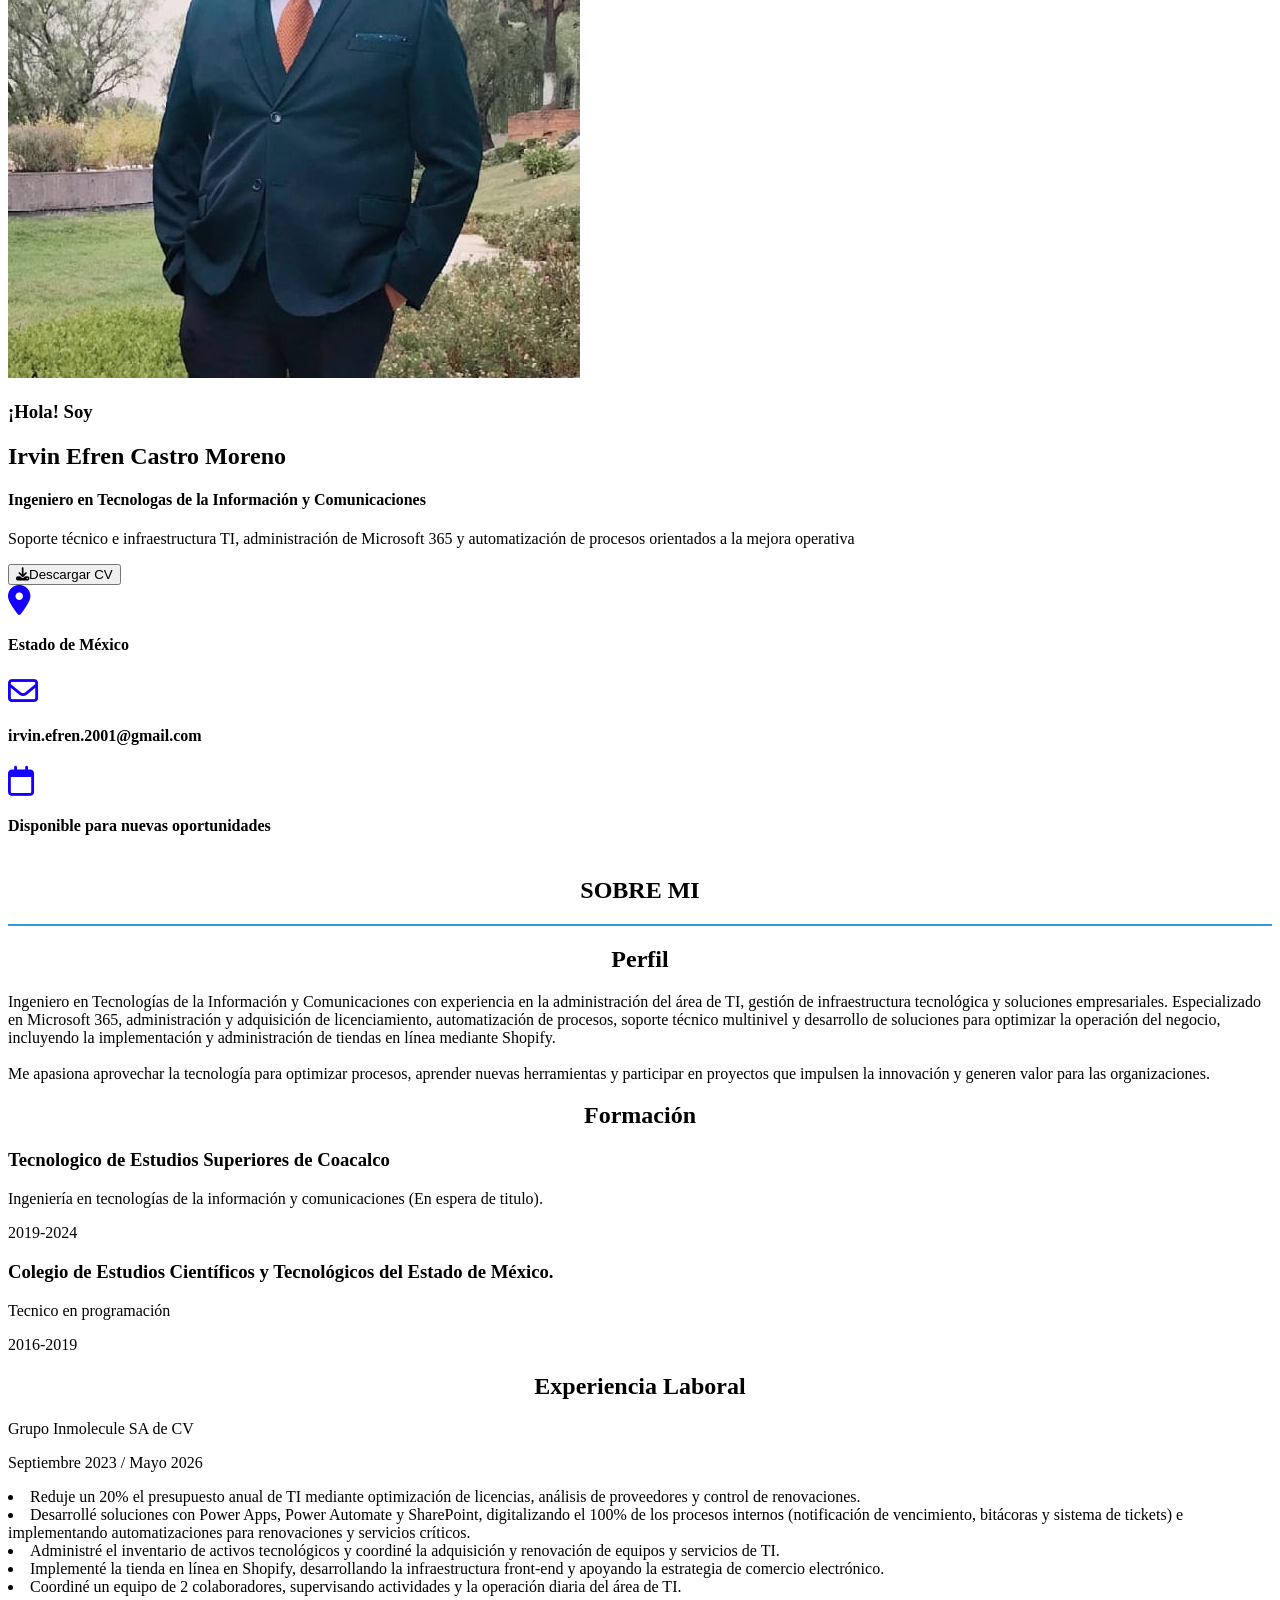
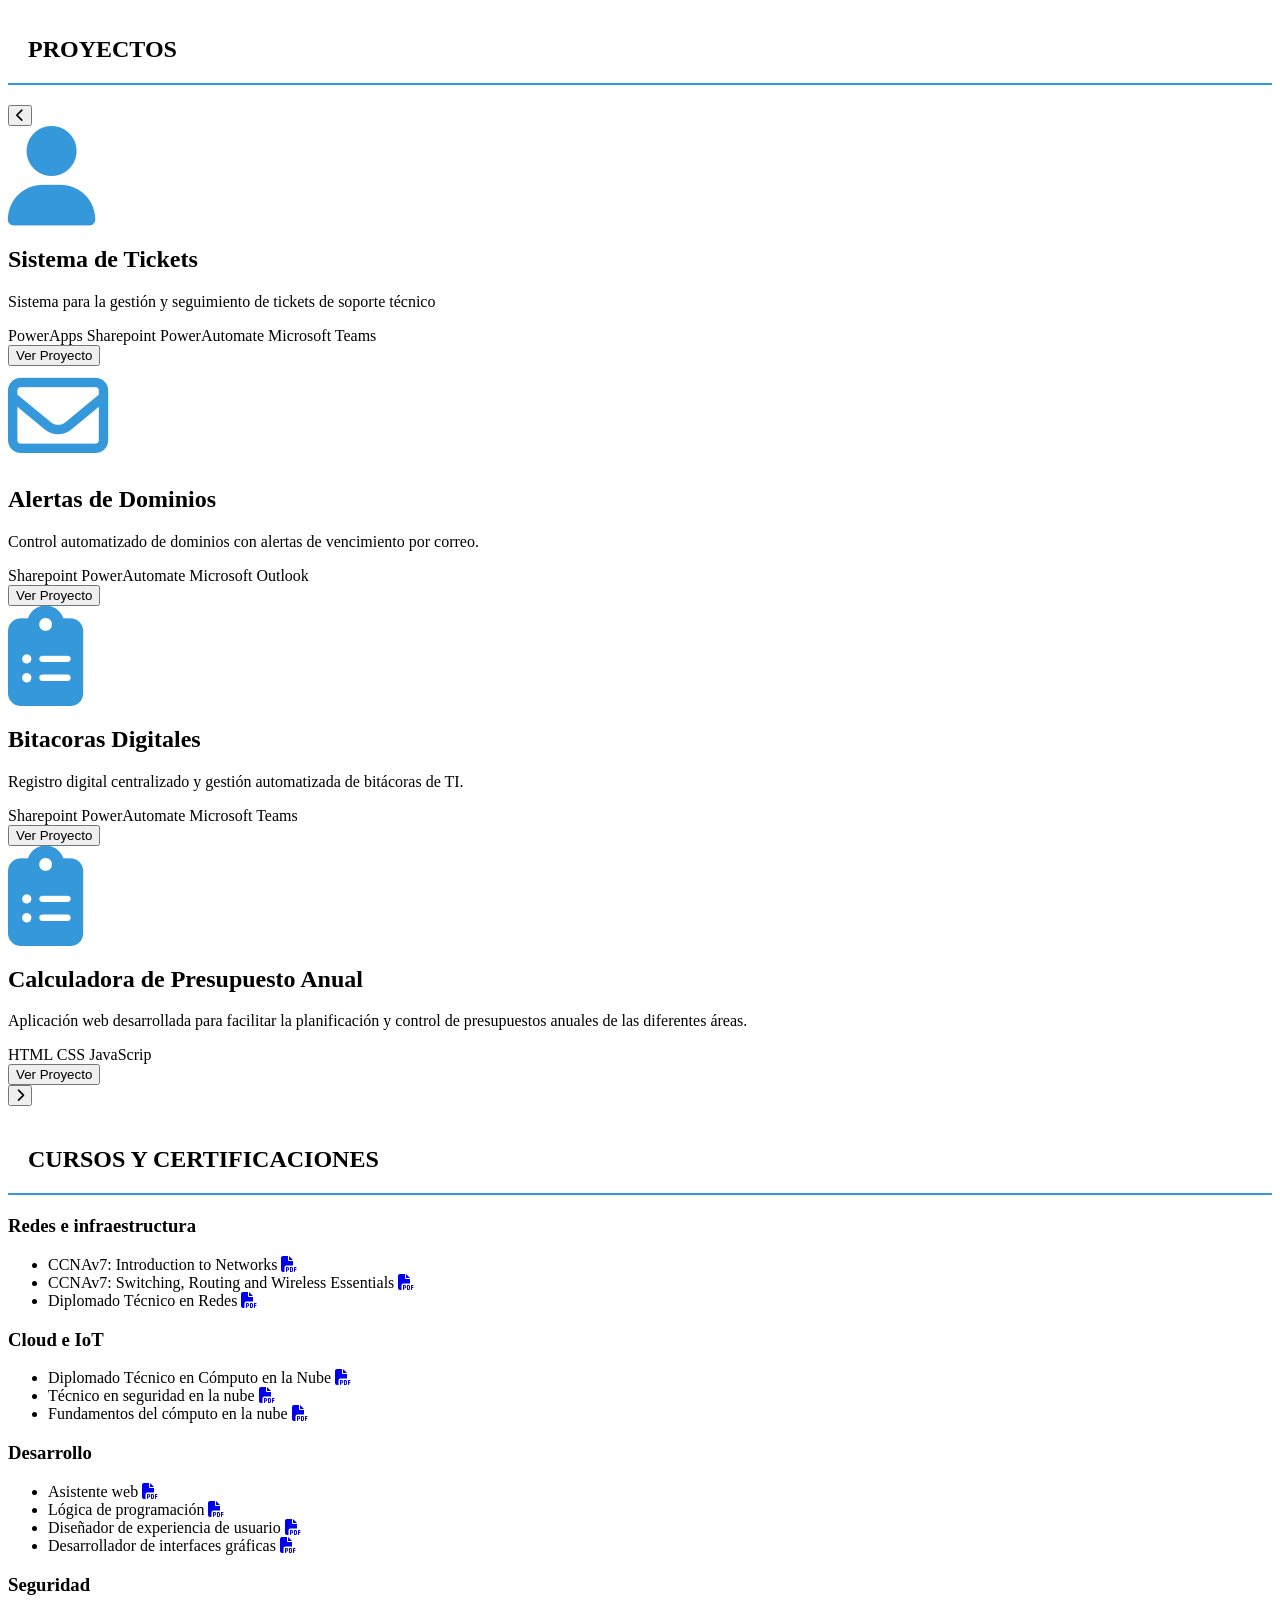
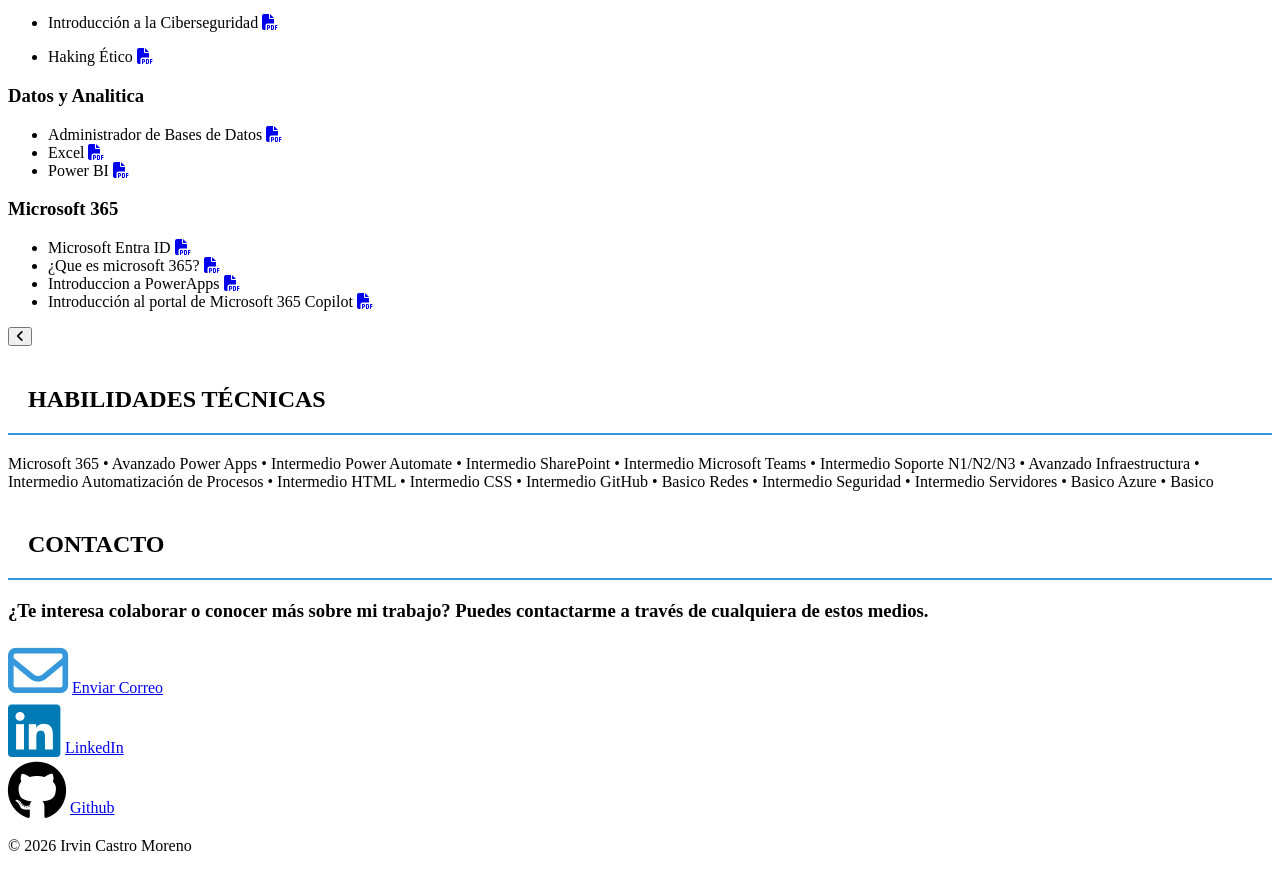
==== commit b9269197: "Update print statement from 'Hello' to 'Goodbye'" ====
--- a/index.html
+++ b/index.html
@@ -5,15 +5,14 @@
         <meta charset="UTF-8">
         <meta name="viewport" content="width=device-width, initial-scale=1.0">
         <title>Irvin Castro Moreno | Portafolio</title>
-        <link rel="stylesheet" href="style.css">
+        <link rel="stylesheet" href="css/style.css">
         <link rel="stylesheet" href="https://cdnjs.cloudflare.com/ajax/libs/font-awesome/6.7.2/css/all.min.css">
     </head>
     <body>
+        <!--Menu y logo-->
        <nav id="mi-menu">
             <div class="logo">
-
                 <img src="img/logo.png" alt="Logo" >
-
             </div>   
             <div class="menu-links">
                 <ul>
@@ -26,44 +25,42 @@
                 </ul> 
             </div>
         </nav>
+        <!--Caja de presentación-->
         <section id="inicio">
-                
-                <div class="foto">
-                    <img src="img/irvin.png" alt="Irvin Efren Castro Moreno" class="fotoP">
-                </div>
-                
-                <div class="dato"> 
-                    <h3 class="texto1">¡Hola! Soy </h3>
-                    <h1>Irvin Efren Castro Moreno</h1>
-                    <h4 class="texto1">Administrador de Sistemas</h4>
-                    <p>Soporte técnico e infraestructura TI, administración de Microsoft 365 y automatización de procesos orientados a la mejora operativa</p>
-                    <div class="acciones">
-                        <a href="doc/CV_Irvin2.pdf" download="CVIrvin.pdf">
-                            
-                            <button ><i class="fa-solid fa-download"></i>Descargar CV</button>
-                        </a>
-                    </div>
-                </div>
-                <div class="dato">
-                    <div class="ubi">
-                        <i class="fa-solid fa-location-dot" style="color: #1500ff; font-size: 30px;"></i>
-                        <h4>Estado de México</h4>
-                    </div>
+            <!--Foto y sobre mi-->
+            <div class="foto">
+                <img src="img/irvin.png" alt="Irvin Efren Castro Moreno" class="fotoP">
+            </div>
+            <div class="dato"> 
+                <h3 class="texto1">¡Hola! Soy </h3>
+                <h1>Irvin Efren Castro Moreno</h1>
+                <h4 class="texto1">Ingeniero en Tecnologas de la Información y Comunicaciones</h4>
+                <p>Soporte técnico e infraestructura TI, administración de Microsoft 365 y automatización de procesos orientados a la mejora operativa</p>
+                <div class="acciones">
+                    <a href="doc/CV_Irvin2.pdf" download="CVIrvin.pdf">      
+                        <button ><i class="fa-solid fa-download"></i>Descargar CV</button>
+                    </a>
+                </div>
+            </div>
+            <!--Cajas de texto -->
+            <div class="dato">
+                <div class="ubi">
+                    <i class="fa-solid fa-location-dot" style="color: #1500ff; font-size: 30px;"></i>
+                    <h4>Estado de México</h4>
+                </div>
+                <div class="ubi">
+                    <i class="fa-regular fa-envelope" style="color: #1500ff; font-size: 30px;"></i>
+                    <h4>irvin.efren.2001@gmail.com</h4>
+                </div>
+                <div class="ubi">
+                    <i class="fa-regular fa-calendar" style="color: #1500ff; font-size: 30px;"></i>
+                    <h4>Disponible para nuevas oportunidades</h4>
+                </div>
+            </div>
+        </section>
+         <!--Caja de exoeriencia y sobre mi-->
+        <section id="experiencia">
 
-                    <div class="ubi">
-                        <i class="fa-regular fa-envelope" style="color: #1500ff; font-size: 30px;"></i>
-                        <h4>irvin.efren.2001@gmail.com</h4>
-                    </div>
-                    <div class="ubi">
-                        <i class="fa-regular fa-calendar" style="color: #1500ff; font-size: 30px;"></i>
-                        <h4>Disponible para nuevas oportunidades</h4>
-                    </div>
-
-                </div>
-                
-        </section>
-                
-        <section id="experiencia"><!--Caja de exoeriencia y sobre mi-->
             <h1 align="center" style="border-bottom: 2px solid #3498db; padding: 20px;" >SOBRE MI</h1>
             <div class="contenedor-cajas">
                     <div class="contenedor-experiencia">
@@ -121,75 +118,106 @@
                 </div>
         
         </section>
-
+        <!--Proyectos-->
         <section id="proyecto">
             <h1 style="border-bottom: 2px solid #3498db; padding: 20px;" >PROYECTOS</h1>
-                <div class="contenedor-cajas">
-                    <div class="proy">
-                        <div class="cabecera">
-                            <i class="fa-solid fa-user" style="font-size: 100px; color:#3498db"></i>
-                            <div class="titulo"> <!--Caja 1-->
-                                <h1>Sistema de Tickets</h1>
-                                <p>Sistema para la gestión y seguimiento de tickets de soporte técnico</p>
+            
+                <div class="slider">
+                    <button class="btnAnterior"><i class="fa-solid fa-chevron-left icono-carrusel"></i></button>
+                    <div class="ventana-carrusel">
+                        <!--Contenedores de cajas-->
+                        <div class="carrusel-proyecto">
+                            <!--Caja 1-->
+                            <div class="proy">
+                                <div class="cabecera">
+                                    <i class="fa-solid fa-user" style="font-size: 100px; color:#3498db"></i>
+                                    <div class="titulo"> <!--Caja 1-->
+                                        <h1>Sistema de Tickets</h1>
+                                        <p>Sistema para la gestión y seguimiento de tickets de soporte técnico</p>
+                                    </div>
+                                </div>
+                                <div class="tecnologias">
+                                        <span>PowerApps</span>
+                                        <span>Sharepoint</span>
+                                        <span>PowerAutomate</span>
+                                        <span>Microsoft Teams</span>
+                                </div>
+                                <div class="acciones">
+                                    <a href="https://github.com/Irvin1231/Powerapps-sistemas-de-tickets" target="_blank">
+                                        <button>Ver Proyecto</button>
+                                    </a>
+                                </div>
+                            </div>
+                            <!--Caja 2-->
+                            <div class="proy">
+                                <div class="cabecera"><!--Caja 2-->
+                                    <i class="fa-regular fa-envelope" style="font-size: 100px; color: #3498db;"></i>
+
+                                    <div class="titulo">
+                                        <h1>Alertas de Dominios</h1>
+                                        <p>Control automatizado de dominios con alertas de vencimiento por correo.</p>
+                                    </div>
+                                </div>
+                                <div class="tecnologias">
+                                    
+                                        <span>Sharepoint</span>
+                                        <span>PowerAutomate</span>
+                                        <span>Microsoft Outlook</span>
+                                </div>
+                                <div class="acciones">
+                                    <a href="https://github.com/Irvin1231/Automatizacion-y-Administracion-de-dominios" target="_blank">
+                                        <button>Ver Proyecto</button>
+                                    </a>
+                                </div>
+                            </div>
+                            <!--Caja 3-->
+                            <div class="proy">
+                                <div class="cabecera"><!--Caja 3-->
+                                    <i class="fa-solid fa-clipboard-list" style="font-size: 100px; color: #3498db;"></i>
+                                    <div class="titulo">
+                                        <h1>Bitacoras Digitales</h1>
+                                        <p>Registro digital centralizado y gestión automatizada de bitácoras de TI.</p>
+                                    </div>
+                                </div>
+                                <div class="tecnologias">
+                                    
+                                        <span>Sharepoint</span>
+                                        <span>PowerAutomate</span>
+                                        <span>Microsoft Teams</span>
+                                </div>
+                                <div class="acciones">
+                                    <a href="https://github.com/Irvin1231/Sistemas-de-Bitacoras-Digitales" target="_blank">
+                                        <button>Ver Proyecto</button>
+                                    </a>
+                                </div>
+                            </div>
+                            <!--Caja 4-->
+                            <div class="proy">
+                                <div class="cabecera"><!--Caja 3-->
+                                    <i class="fa-solid fa-clipboard-list" style="font-size: 100px; color: #3498db;"></i>
+                                    <div class="titulo">
+                                        <h1>Calculadora de Presupuesto Anual</h1>
+                                        <p>Aplicación web desarrollada para facilitar la planificación y control de presupuestos anuales de las diferentes áreas.</p>
+                                    </div>
+                                </div>
+                                <div class="tecnologias">
+                                    
+                                        <span>HTML</span>
+                                        <span>CSS</span>
+                                        <span>JavaScrip</span>
+                                </div>
+                                <div class="acciones">
+                                    <a href="https://github.com/Irvin1231/Sistemas-de-Bitacoras-Digitales" target="_blank">
+                                        <button>Ver Proyecto</button>
+                                    </a>
+                                </div>
                             </div>
                         </div>
-                        <div class="tecnologias">
-                            
-                                <span>PowerApps</span>
-                                <span>Sharepoint</span>
-                                <span>PowerAutomate</span>
-                                <span>Microsoft Teams</span>
-                        </div>
-                        <div class="acciones">
-                            <a href="https://github.com/Irvin1231/Powerapps-sistemas-de-tickets" target="_blank">
-                                <button>Ver Proyecto</button>
-                            </a>
-                        </div>
                     </div>
-                    <div class="proy">
-                        <div class="cabecera"><!--Caja 2-->
-                            <i class="fa-regular fa-envelope" style="font-size: 100px; color: #3498db;"></i>
-
-                            <div class="titulo">
-                                <h1>Alertas de Dominios</h1>
-                                <p>Control automatizado de dominios con alertas de vencimiento por correo.</p>
-                            </div>
-                        </div>
-                        <div class="tecnologias">
-                            
-                                <span>Sharepoint</span>
-                                <span>PowerAutomate</span>
-                                <span>Microsoft Outlook</span>
-                        </div>
-                        <div class="acciones">
-                            <a href="https://github.com/Irvin1231/Automatizacion-y-Administracion-de-dominios" target="_blank">
-                                <button>Ver Proyecto</button>
-                            </a>
-                        </div>
-                    </div>
-                    <div class="proy">
-                        <div class="cabecera"><!--Caja 3-->
-                            <i class="fa-solid fa-clipboard-list" style="font-size: 100px; color: #3498db;"></i>
-                            <div class="titulo">
-                                <h1>Bitacoras Digitales</h1>
-                                <p>Registro digital centralizado y gestión automatizada de bitácoras de TI.</p>
-                            </div>
-                        </div>
-                        <div class="tecnologias">
-                            
-                                <span>Sharepoint</span>
-                                <span>PowerAutomate</span>
-                                <span>Microsoft Teams</span>
-                        </div>
-                        <div class="acciones">
-                            <a href="https://github.com/Irvin1231/Sistemas-de-Bitacoras-Digitales" target="_blank">
-                                <button>Ver Proyecto</button>
-                            </a>
-                        </div>
-                    </div>
-                </div>
-                
-        </section>
+                    <button class="btnSiguiente"><i class="fa-solid fa-chevron-right icono-carrusel"></i> </button>
+                </div>
+        </section>
+        <!--Cursos-->
         <section id="cursos">
             <h1 style="border-bottom: 2px solid #3498db; padding: 20px;" >CURSOS Y CERTIFICACIONES</h1>
             <div class="contenedor-cursos">
@@ -343,9 +371,10 @@
                         </li>
                     </ul>
                 </div>
-
+               <button i class="fa-duotone fa-solid fa-angle-left"></i></button>
             </div>
         </section>
+        <!--Habilidades-->
         <section id="habilidades">
              <h1 style="border-bottom: 2px solid #3498db; padding: 20px;" >HABILIDADES TÉCNICAS</h1> 
              <div class="contenedor-habi">
@@ -366,9 +395,8 @@
                 <span class="habi">Azure • Basico</span>
 
              </div>
-
-
-        </section>
+        </section>
+        <!--Contacto-->
         <section id="contacto">
             <h1 style="border-bottom: 2px solid #3498db; padding: 20px;" >CONTACTO</h1>
              <H3>
@@ -391,8 +419,11 @@
             </section>
 
         </section>
+        <!--Fin-->
         <footer id="fin">
             <p>© 2026 Irvin Castro Moreno</p>
         </footer>
+        <script src="js/script.js"></script>
+
     </body>
 </html>
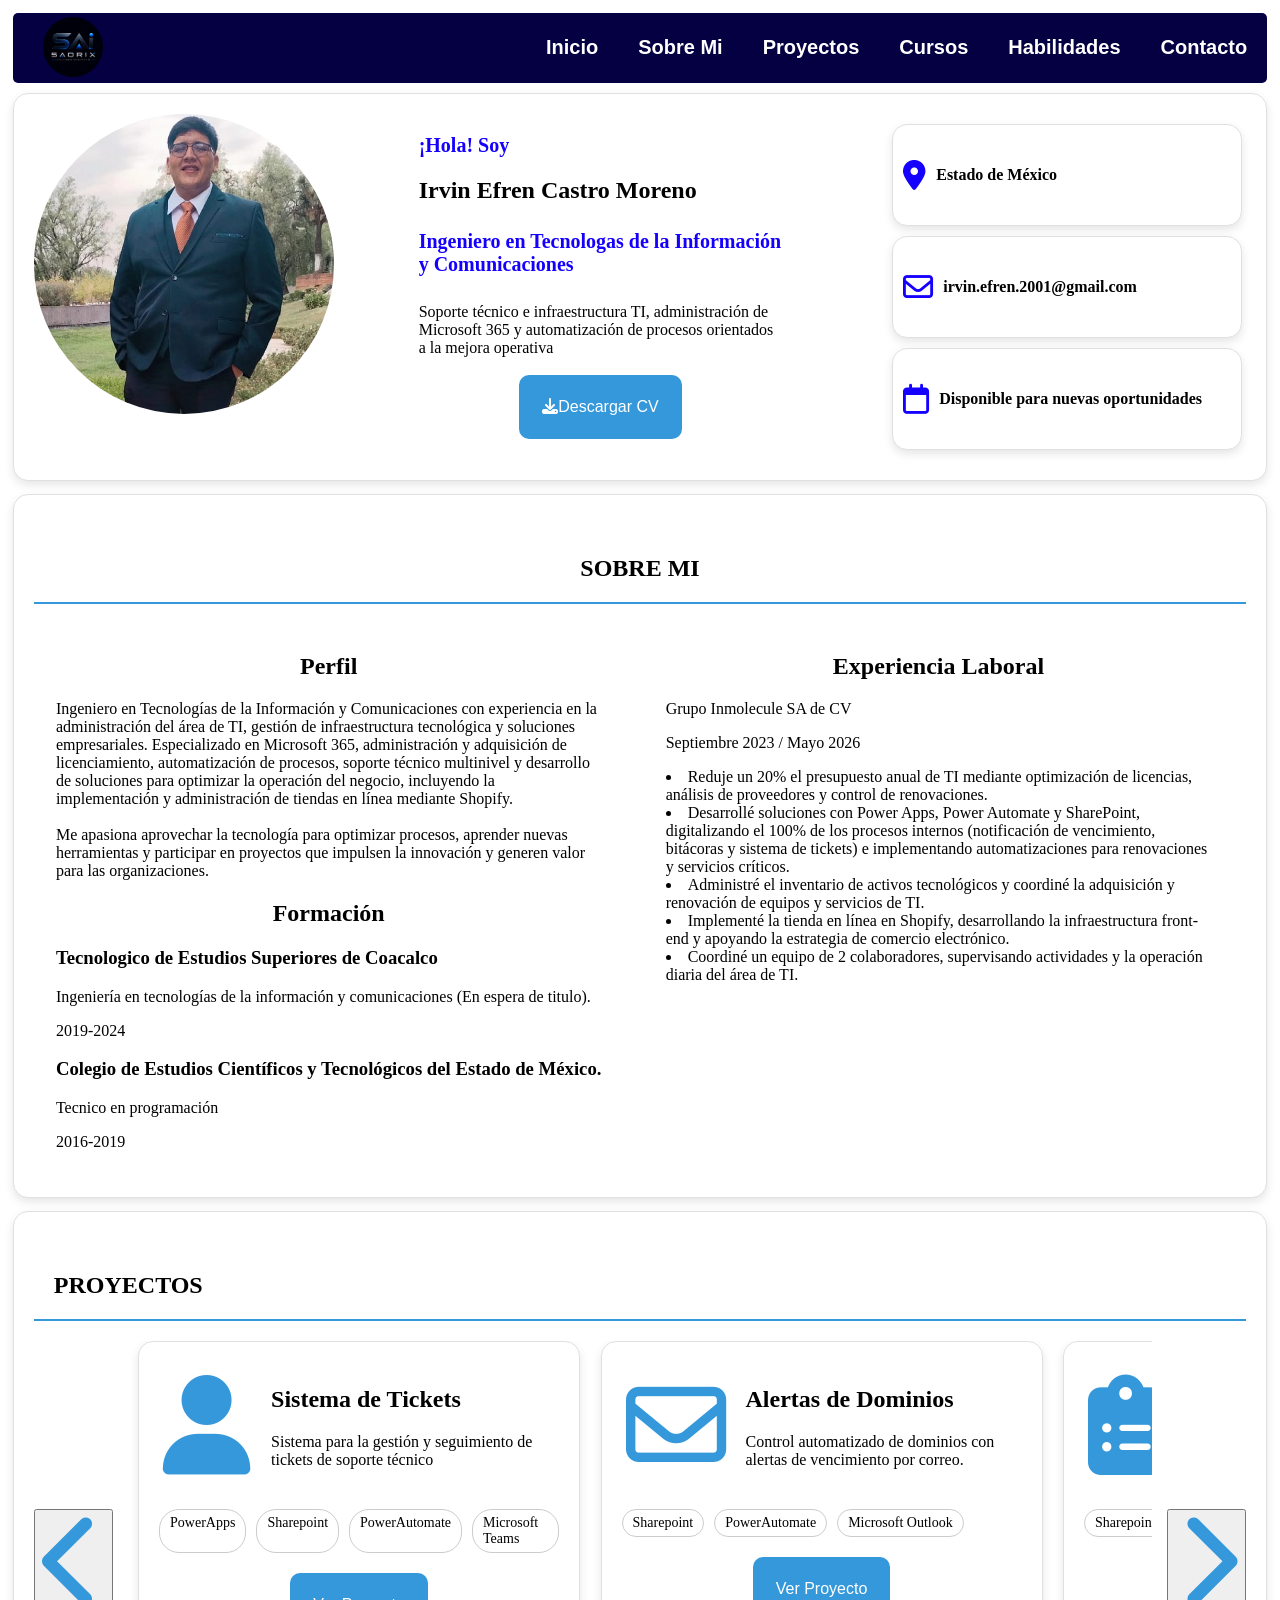
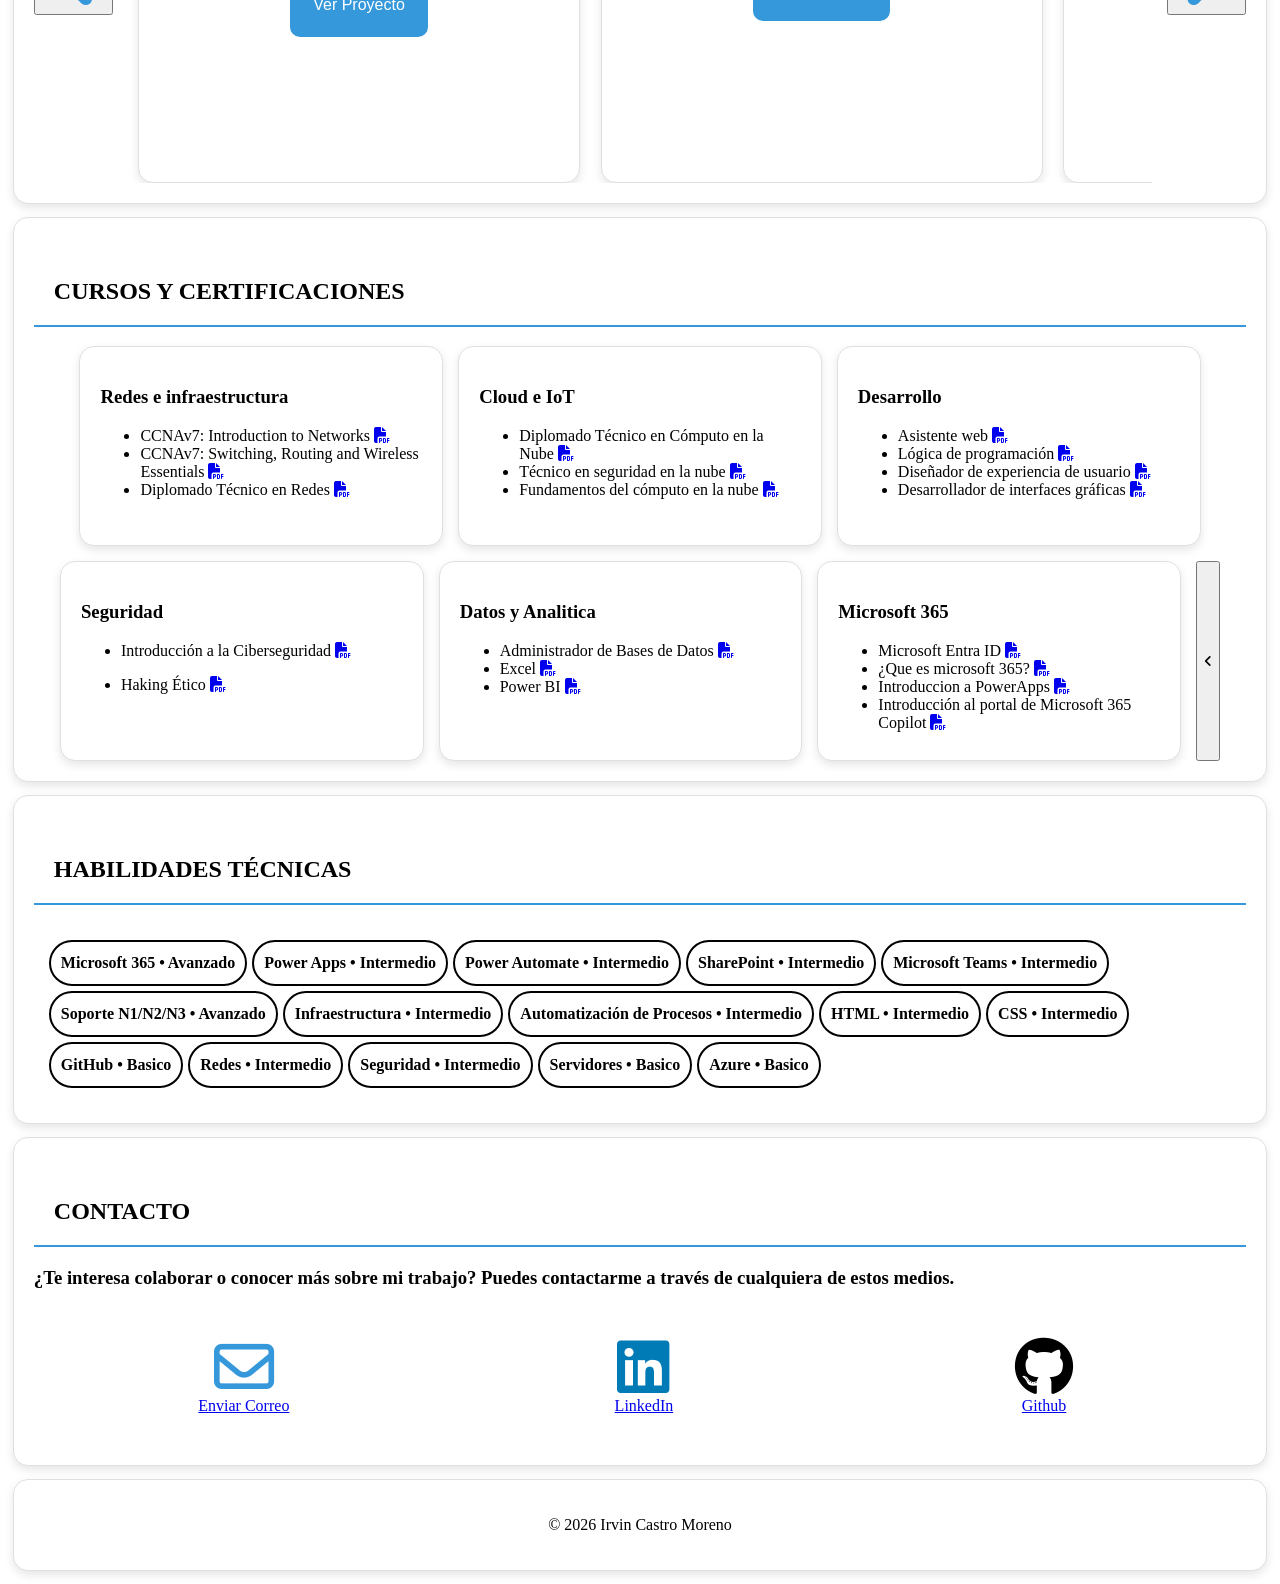
==== commit 0ca41e15: "Update print statement from 'Hello' to 'Goodbye'" ====
--- a/index.html
+++ b/index.html
@@ -5,7 +5,7 @@
         <meta charset="UTF-8">
         <meta name="viewport" content="width=device-width, initial-scale=1.0">
         <title>Irvin Castro Moreno | Portafolio</title>
-        <link rel="stylesheet" href="css/style.css">
+        <link rel="stylesheet" href="style.css">
         <link rel="stylesheet" href="https://cdnjs.cloudflare.com/ajax/libs/font-awesome/6.7.2/css/all.min.css">
     </head>
     <body>
@@ -423,7 +423,7 @@
         <footer id="fin">
             <p>© 2026 Irvin Castro Moreno</p>
         </footer>
-        <script src="js/script.js"></script>
+        <script src="script.js"></script>
 
     </body>
 </html>
--- a/style.css
+++ b/style.css
@@ -0,0 +1,405 @@
+:root{
+    --color-principal: #bbb;
+}
+.fotoP{
+    width:300px;
+    border-radius:50%;
+}
+
+.texto1{
+    font-size: 20px;
+    color: #1500ff;
+}
+body {
+    /* Empuja todo el contenido hacia abajo para que no lo tape el menú */
+    padding-top: 80px; 
+    
+    
+    /* Opcional: limpia márgenes por defecto del navegador */
+    margin: 0; 
+}
+#mi-menu {
+    position: fixed;
+    top: 0;
+    left: 0;
+    z-index: 1000;
+    font-size: 20px;
+    width: 98%;
+    height: 70px;
+    margin: 1%;
+    border-radius: 5px;
+    border: 2px ;
+    background-color: #050042;
+    font-weight: bold;
+    display: flex;
+    align-items: center;
+    
+    
+}
+.logo{
+    align-items: left;
+    justify-content: center;
+    width: 60px;
+    height: 70px;
+    margin-left: 30px;
+}
+.logo img{
+    margin-top: 4px;
+    width: 60px;
+    height: 60x;
+    border-radius: 50%;
+    
+}
+.menu-links{
+    width: 100%;
+    display: flex;
+    justify-content: right;
+}
+#mi-menu ul {
+    list-style: none;
+    display: flex;
+    justify-content: center;
+    padding: 0;
+    margin: 0;
+}
+
+#mi-menu ul li {
+    margin: 0 20px;
+}
+
+#mi-menu ul li a {
+    color: white  ;
+    text-decoration: none;
+    font-family: Arial, sans-serif;
+    
+    transition: color 0.3s;
+    display: inline-block;
+    text-decoration: none;
+    
+}
+#mi-menu ul li a:hover {
+    border-bottom: 2px solid white;
+}
+
+#inicio{
+    width: 98%;
+    min-height: 250px;
+    margin: 1%;
+    margin-left: 1%;
+    padding: 15px;
+    border: 2px groove ;
+    background-color: #ffffff;
+    display: flex;
+    box-sizing: border-box;
+    border-radius: 15px;
+     border: 1px solid #e0e0e0;
+    box-shadow: 0px 4px 10px rgba(0, 0, 0, 0.1);
+    border-radius: 15px;
+    padding: 20px;
+}
+
+.dato{
+    margin-left: 7%;
+    width: 30%;
+    
+}
+
+.ubi{
+    width: 90%;
+    height: 80px;
+    margin: 10px 0;
+    padding: 10px;
+    margin-left: 25px;
+    display: flex;
+    align-items: center;
+    gap: 10px;
+    background-color: #ffffff;
+    border: 1px solid #e0e0e0;
+    box-shadow: 0px 4px 10px rgba(0, 0, 0, 0.1);
+    border-radius: 15px;
+    
+
+}
+#experiencia{
+    width: 98%;
+    min-height: 250px;
+    margin: 1%;
+    padding: 15px;
+    border: 2px groove;
+    box-sizing: border-box;
+    background-color: #ffffff;
+    border: 1px solid #e0e0e0;
+    box-shadow: 0px 4px 10px rgba(0, 0, 0, 0.1);
+    border-radius: 15px;
+    padding: 20px;
+    
+
+}
+.contenedor-experiencia{
+    width: 45%;
+    min-height: 330px;
+    margin: 0 1%;
+    border-radius: 5px; 
+    background-color: white;
+    padding: 10px;
+}
+#proyecto{
+    width: 98%;
+    min-height: 250px;
+    margin: 1%;
+    padding: 15px;    
+    box-sizing: border-box;
+    background-color: #ffffff;
+    border: 1px solid #e0e0e0;
+    box-shadow: 0px 4px 10px rgba(0, 0, 0, 0.1);
+    border-radius: 15px;
+    padding: 20px;
+    
+}
+.contenedor-cajas{
+    display: flex;
+    width: 100%;
+    gap: 20px;
+    
+}
+.ventana-carrusel{
+    flex: 1;
+    min-width: 0;
+    overflow: hidden
+}
+.carrusel-proyecto{
+    display: flex;
+    align-items: stretch;   /* fuerza a todas las cajas a la misma altura */
+    width: 100%;
+    transition: transform 0.5s ease-in-out; 
+}
+.slider{
+    display: flex;
+    align-items: center;
+    gap: 15px;
+}
+.proy{
+    width: 400px;
+    height: 400px;
+    flex-shrink: 0;     /* evita que se encoja según el contenido */
+    flex-grow: 0;       /* evita que se estire según el contenido */
+    min-height: 330px;
+    margin: 0 1%;
+    background-color: #ffffff;
+    border: 1px solid #e0e0e0;
+    box-shadow: 0px 4px 10px rgba(0, 0, 0, 0.1);
+    border-radius: 15px;
+    padding: 20px;
+    
+}
+.cabecera{
+    padding: 1%;
+    width: 98%;
+    display: flex;
+    align-items: center;
+    
+}
+.titulo{
+    width: 95%; ;
+    padding: 0 10px;
+    margin: 0 10px;
+    
+}
+.tecnologias{
+    display: flex;
+    gap: 10px;
+    margin-top: 5%;
+}
+.tecnologias span { 
+    padding: 5px 10px;
+    border: 1px solid #ccc;
+    border-radius: 20px;
+    font-size: 14px;
+
+}
+.acciones{
+    margin-top: 5%;
+    text-align: center;
+    
+}
+.acciones button{
+    font-size: 16px;
+    background-color: #3498db;
+    padding: 20px;
+    color: white;
+    text-align: center;
+    cursor: pointer;
+    transition: 0.3s;
+    border-radius: 10px;
+    border: 3px solid #3498db;
+   
+
+}
+.acciones button:hover {
+  background-color: #3498db; /* Cambia el color de fondo */
+  transform: scale(1.2);    /* Hace que el botón crezca ligeramente */
+}
+
+#cursos{
+    width: 98%;
+    min-height: 250px;
+    margin: 1%;
+    padding: 15px;
+    box-sizing: border-box;
+    background-color: #ffffff;
+    border: 1px solid #e0e0e0;
+    box-shadow: 0px 4px 10px rgba(0, 0, 0, 0.1);
+    border-radius: 15px;
+    padding: 20px;
+}
+.contenedor-cursos{
+    display: flex; 
+    flex-wrap: wrap; 
+    gap: 15px; 
+    justify-content: center;
+}
+.curs{
+    
+    width: 30%;
+    height: 200px;
+    padding: 15px;
+
+    box-sizing: border-box;
+    transition: transform 0.5s;
+    background-color: #ffffff;
+    border: 1px solid #e0e0e0;
+    box-shadow: 0px 4px 10px rgba(0, 0, 0, 0.1);
+    border-radius: 15px;
+    padding: 20px;
+}
+
+
+
+
+
+.curs:hover{
+    transform: translateY(-10px);
+}
+#habilidades{
+    width: 98%;
+    min-height: 250px;
+    margin: 1%;
+    padding: 15px;
+    box-sizing: border-box;
+    background-color: #ffffff;
+    border: 1px solid #e0e0e0;
+    box-shadow: 0px 4px 10px rgba(0, 0, 0, 0.1);
+    border-radius: 15px;
+    padding: 20px;
+
+}
+.contenedor-habi{
+    display: flex;
+    flex-wrap: wrap;
+    gap: 5px;
+    padding: 15px;
+}
+.habi{
+    padding: 12px 10px;
+    border-radius: 25px;
+    font-weight: bold;
+    border: 2px solid black;
+}
+#contacto{
+    width: 98%;
+    min-height: 250px;
+    margin: 1%;
+    padding: 15px;
+    box-sizing: border-box;
+    background-color: #ffffff;
+    border: 1px solid #e0e0e0;
+    box-shadow: 0px 4px 10px rgba(0, 0, 0, 0.1);
+    border-radius: 15px;
+    padding: 20px;
+
+    
+}
+.contenedor-contacto{
+    text-align: center;
+    width: 99%;
+    padding: 10px 10px;
+    display:flex
+}
+.contac{
+    text-align: center;
+    width: 30%;
+    padding: 10px 10px;
+    margin: 10px 15px;
+    display: flex;
+    flex-direction: column;
+    align-items: center;
+
+}
+
+#fin{
+    width: 98%;
+    height: 20%;
+    margin: 1%;
+    
+    text-align: center;
+    padding: 15px;
+    box-sizing: border-box;
+    background-color: #ffffff;
+    border: 1px solid #e0e0e0;
+    box-shadow: 0px 4px 10px rgba(0, 0, 0, 0.1);
+    border-radius: 15px;
+    padding: 20px;
+}
+.icono-carrusel{
+    font-size: 100px;
+    color: #3498db;
+}
+/*Adaptación para movil*/
+@media (max-width: 1000px) {
+    #mi-menu{
+        height: auto; /* Valor por defecto */
+        min-height: auto;
+        position: static;
+    }
+    #mi-menu ul{
+        flex-direction: column;
+    }
+    body {
+    padding-top: 10px; 
+    margin: 0; 
+    }
+    #inicio{
+        flex-direction: column;
+    }
+    .dato{
+        width: 93%;
+    }
+    .ubi h4{
+        font-size: 20px;
+    }
+    #mi-menu ul li {
+        margin-top: 5px;
+    }
+
+    #proyecto{
+    flex-direction: column;
+    }
+    .proy{
+    width: 85%;       /* ancho de la tarjeta en móvil */
+    flex-shrink: 0;   /* mantiene la misma regla que en escritorio */
+    }
+    .contenedor-experiencia{
+        width: 93%;
+    }
+    #cursos{
+        flex-direction: column;
+    }
+    .contenedor-cursos{
+        width: 98%;
+        flex-direction: column;
+    }
+    .curs{
+        height: auto;
+        width: auto;
+    }
+}
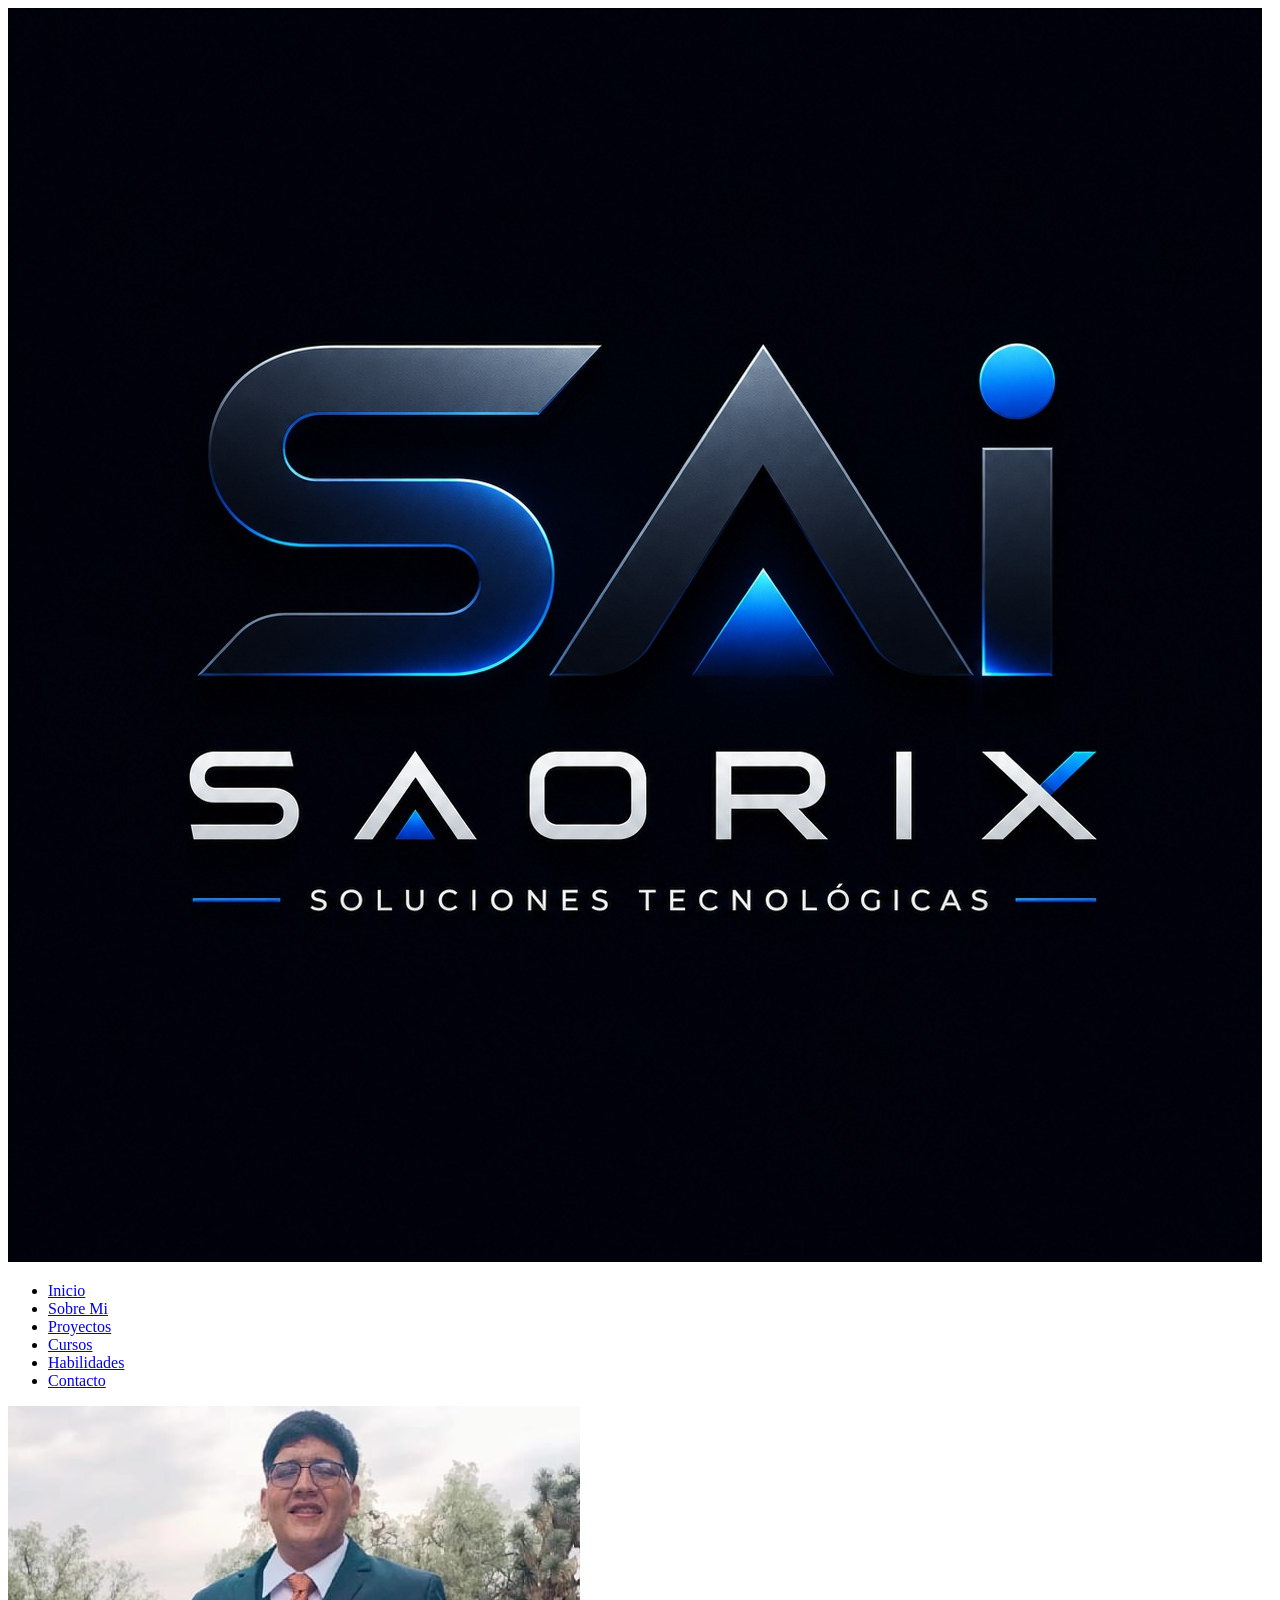
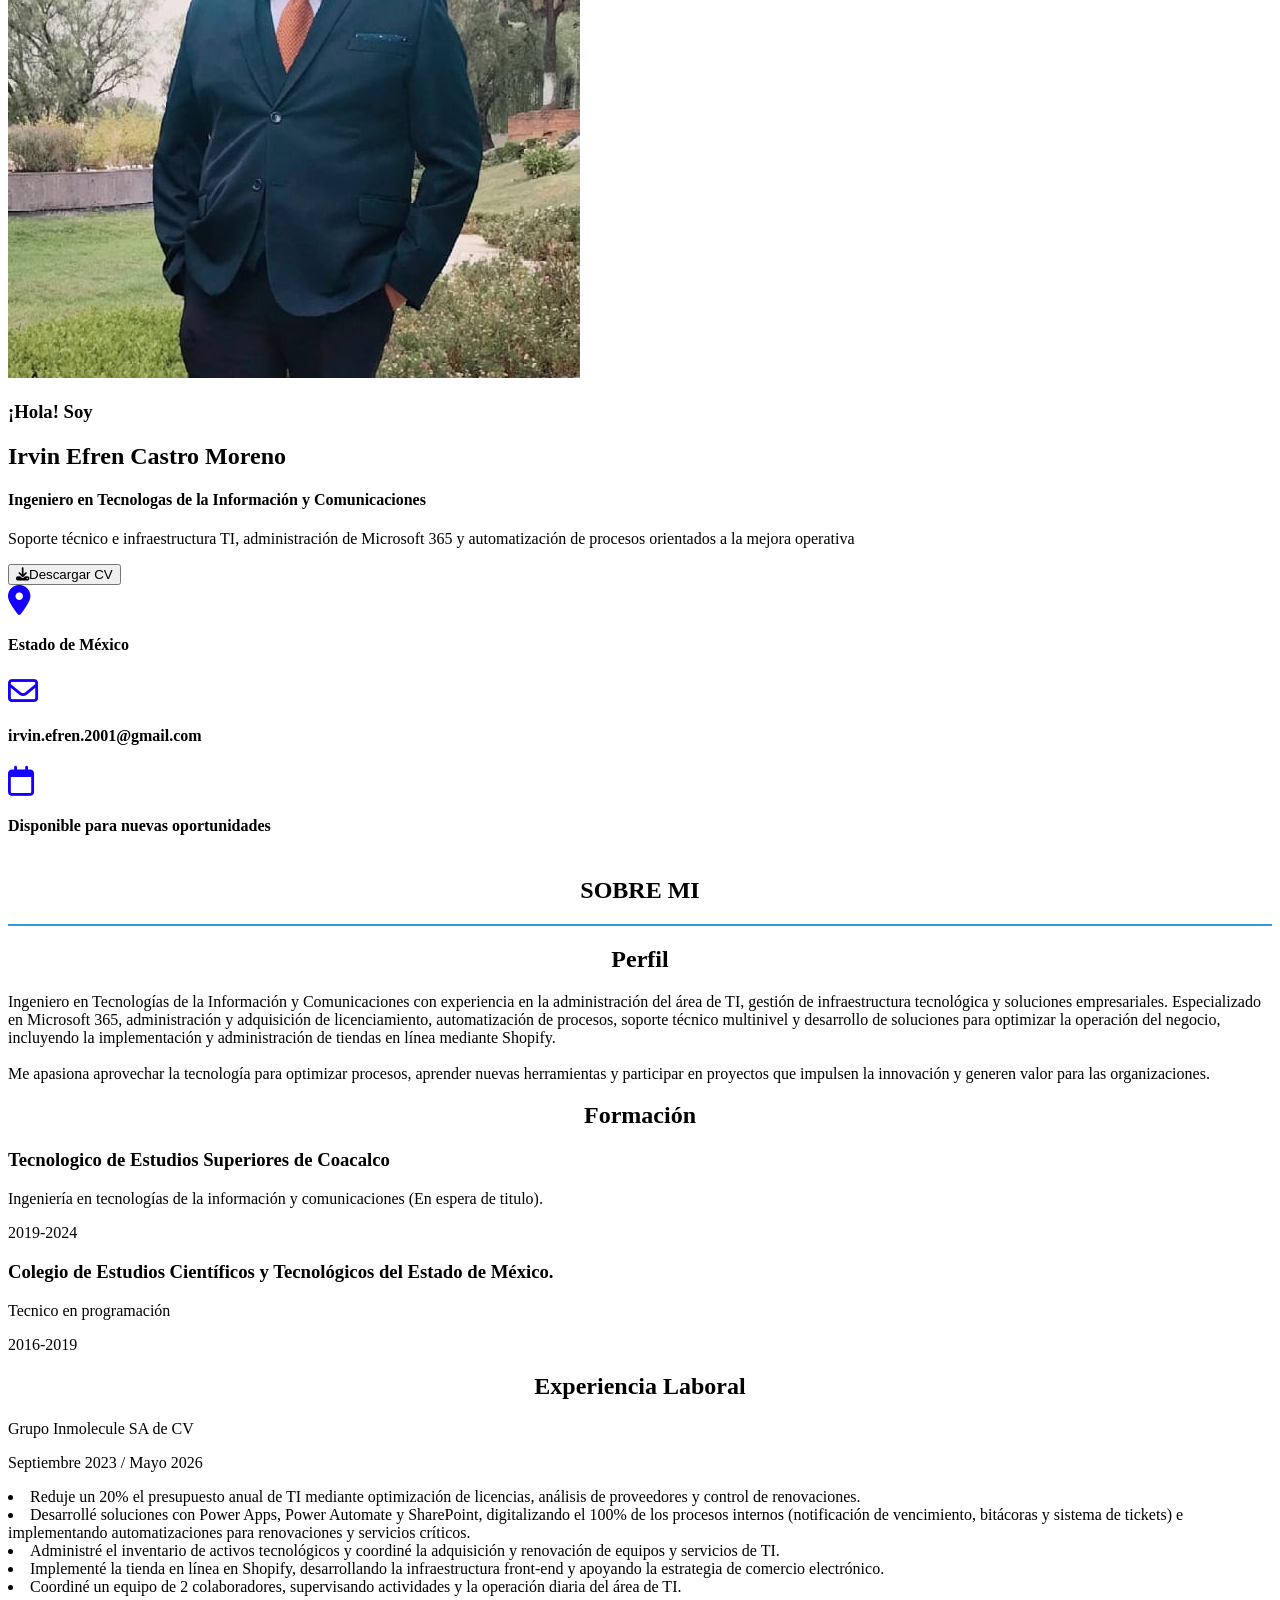
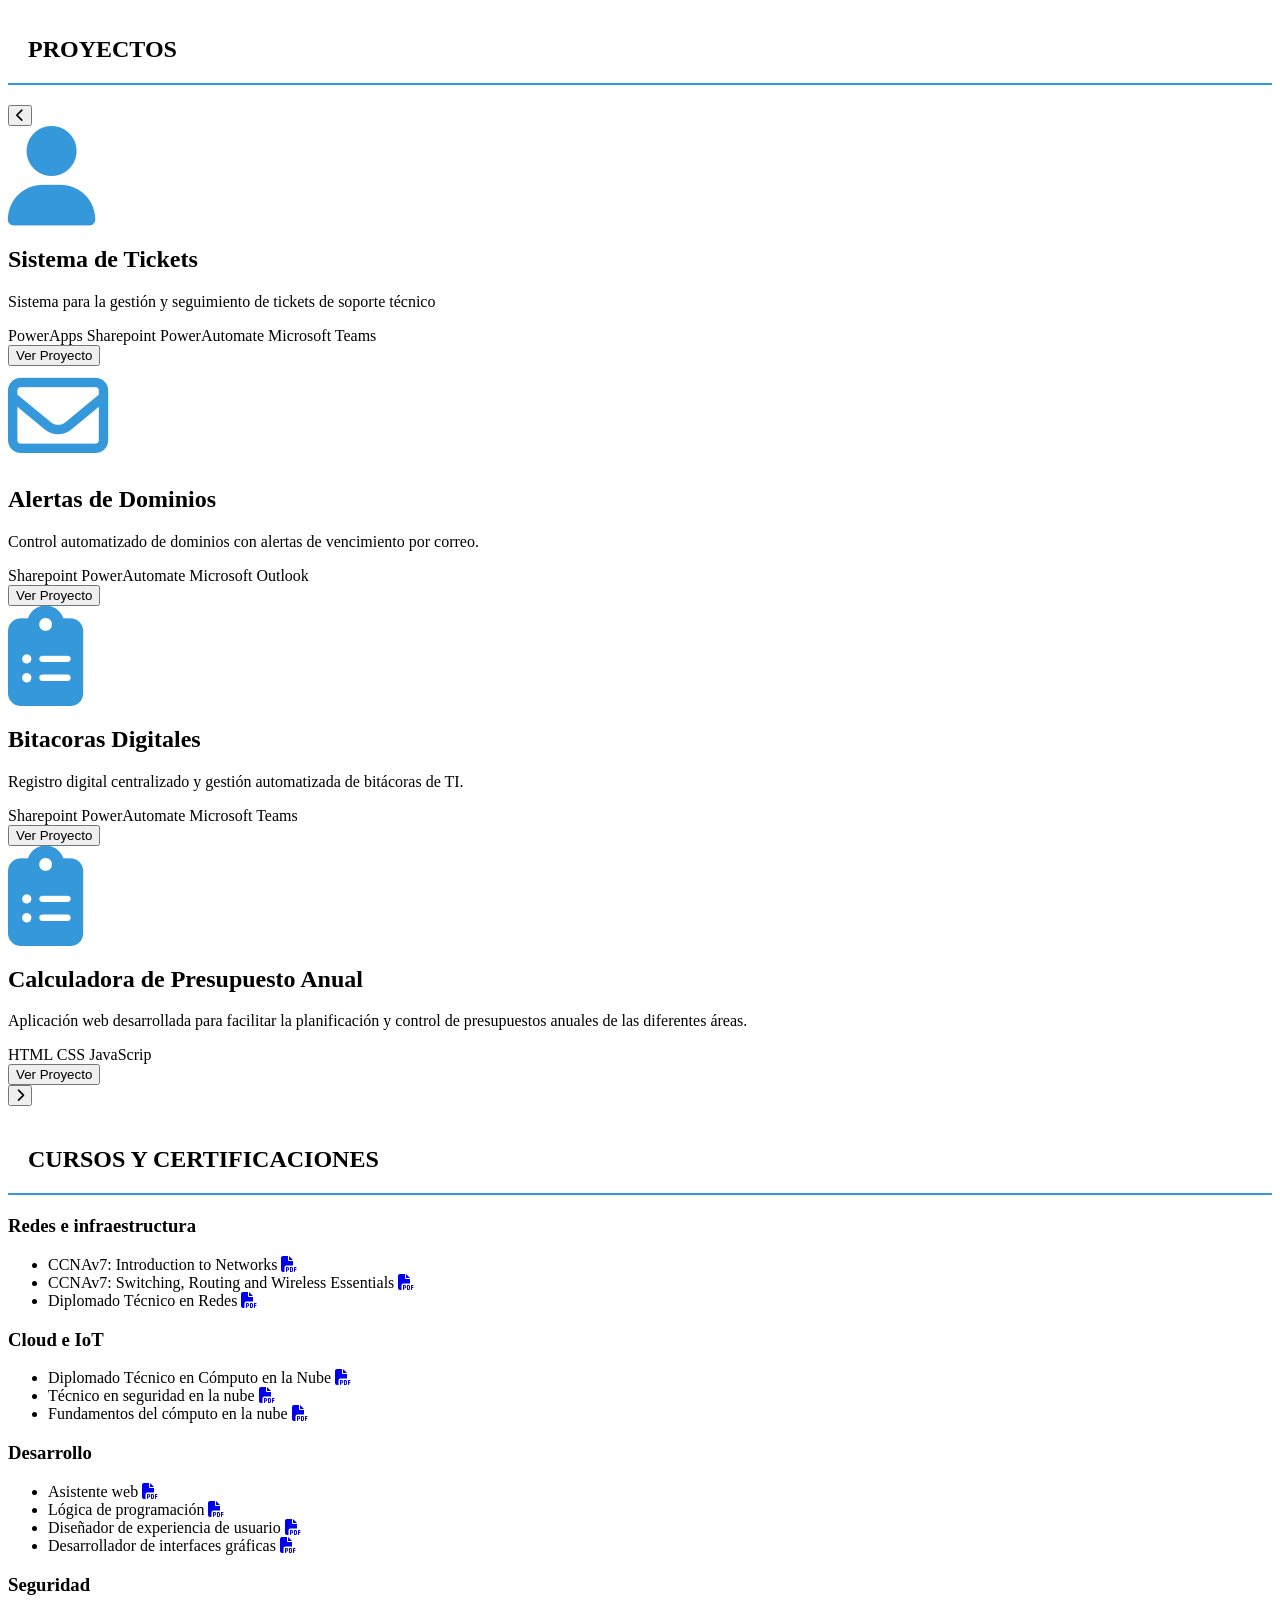
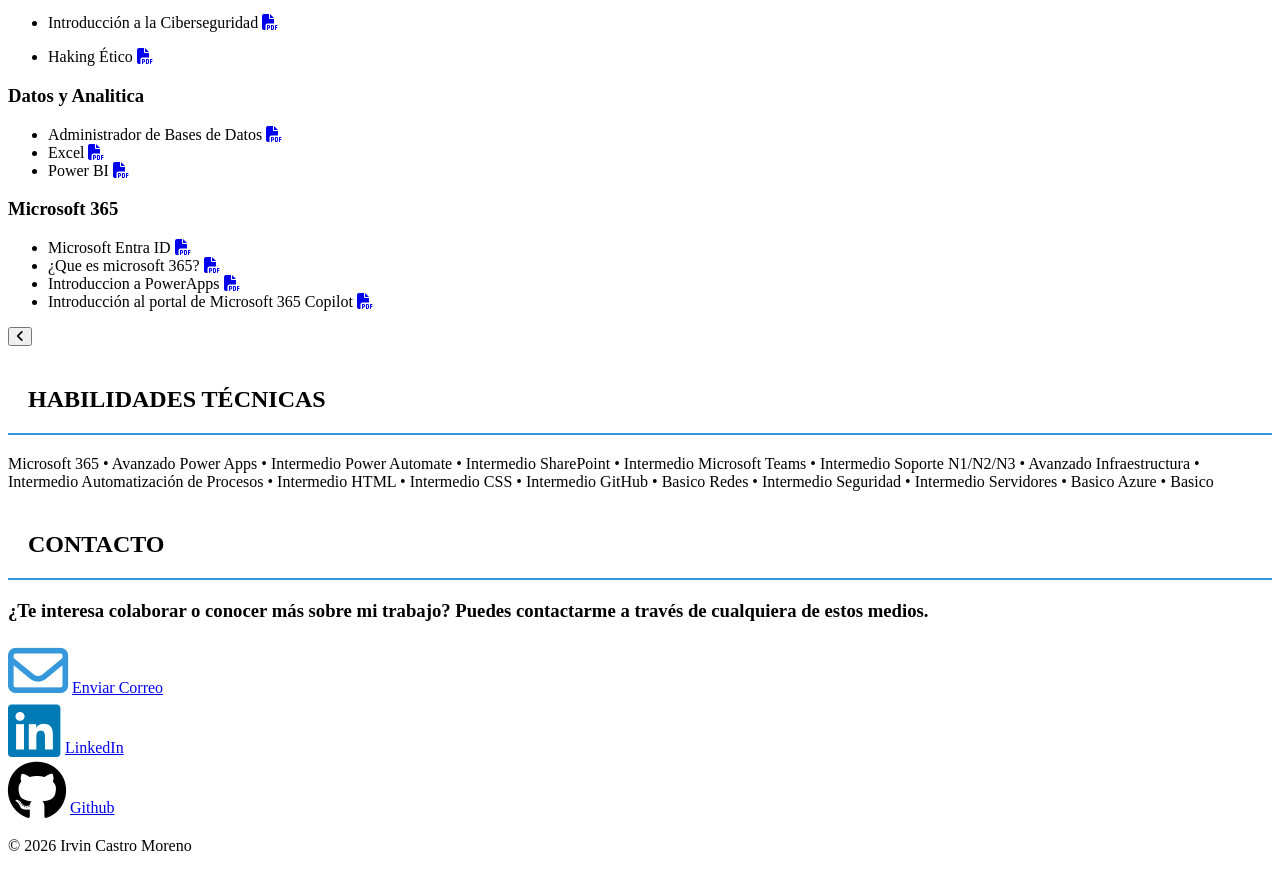
==== commit 8474dc1b: "Update greeting from 'Hello' to 'Goodbye'" ====
--- a/index.html
+++ b/index.html
@@ -5,7 +5,7 @@
         <meta charset="UTF-8">
         <meta name="viewport" content="width=device-width, initial-scale=1.0">
         <title>Irvin Castro Moreno | Portafolio</title>
-        <link rel="stylesheet" href="style.css">
+        <link rel="stylesheet" href="css/style.css">
         <link rel="stylesheet" href="https://cdnjs.cloudflare.com/ajax/libs/font-awesome/6.7.2/css/all.min.css">
     </head>
     <body>
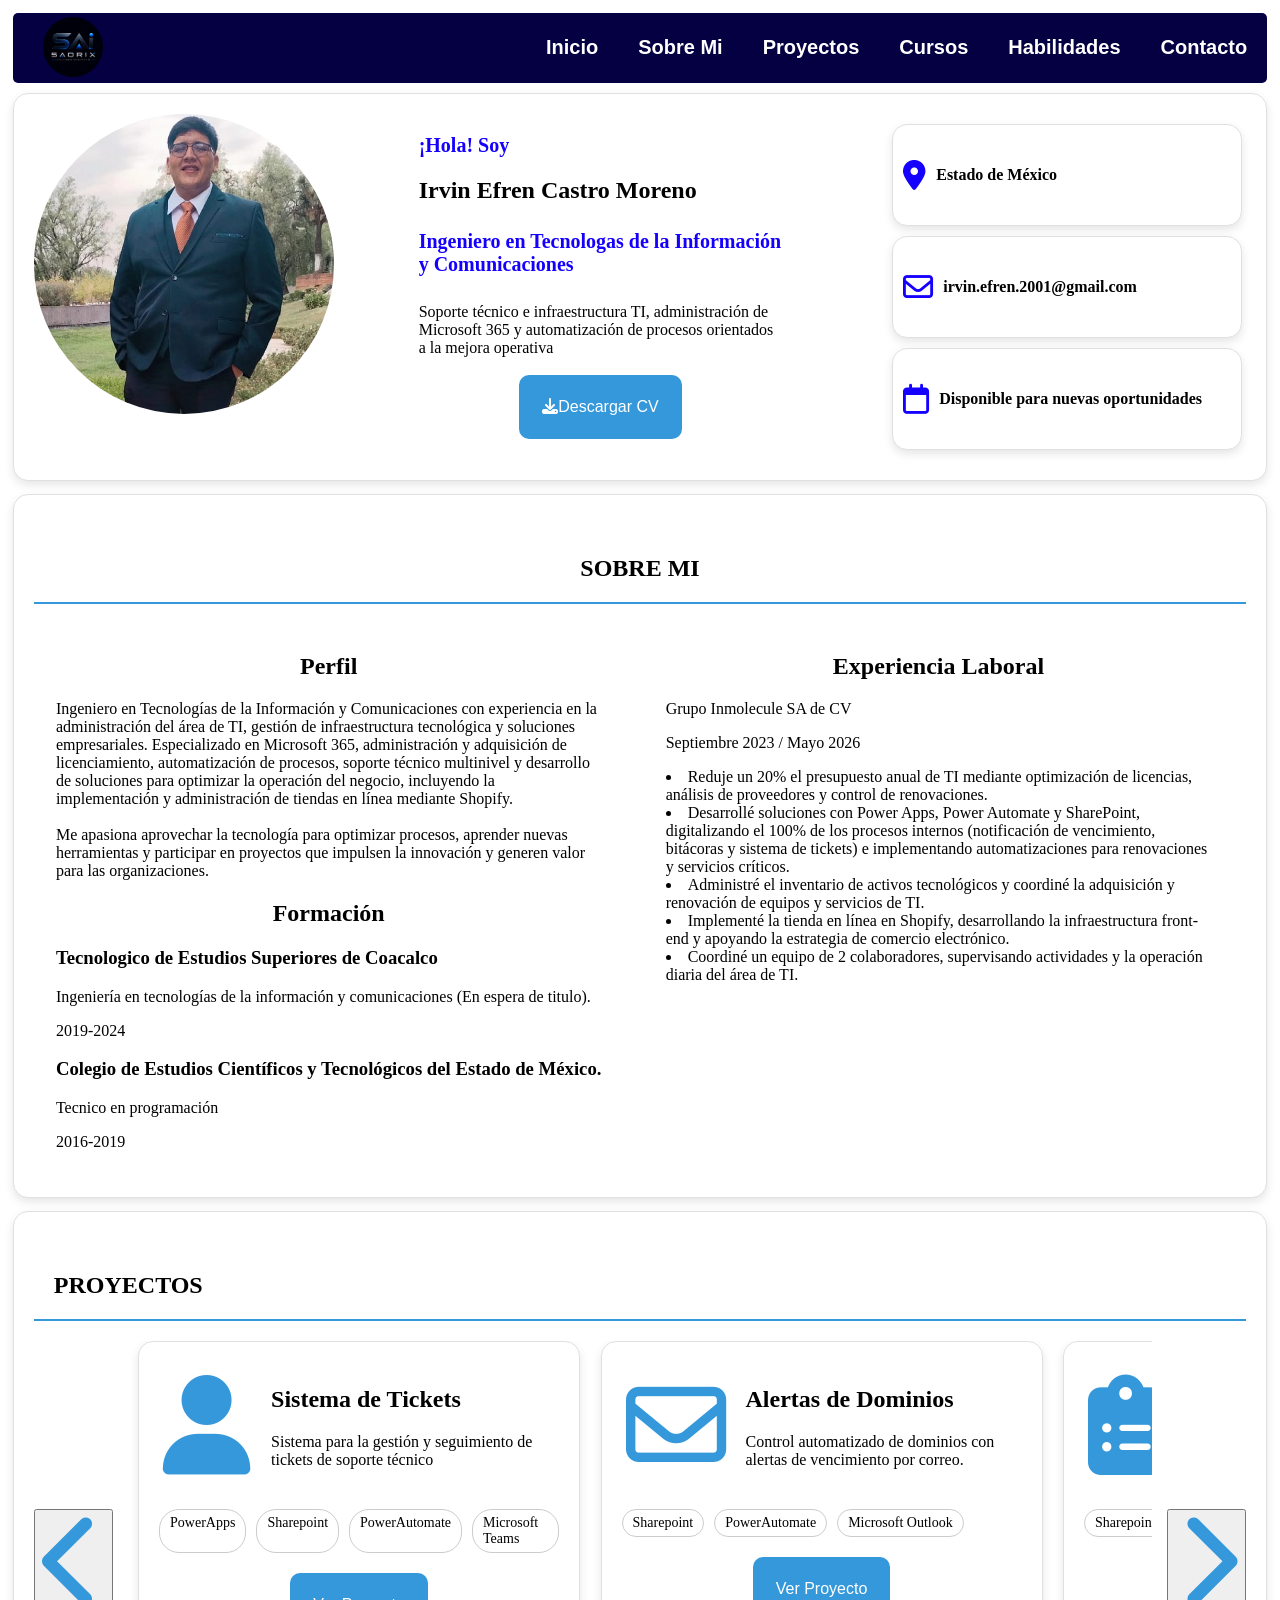
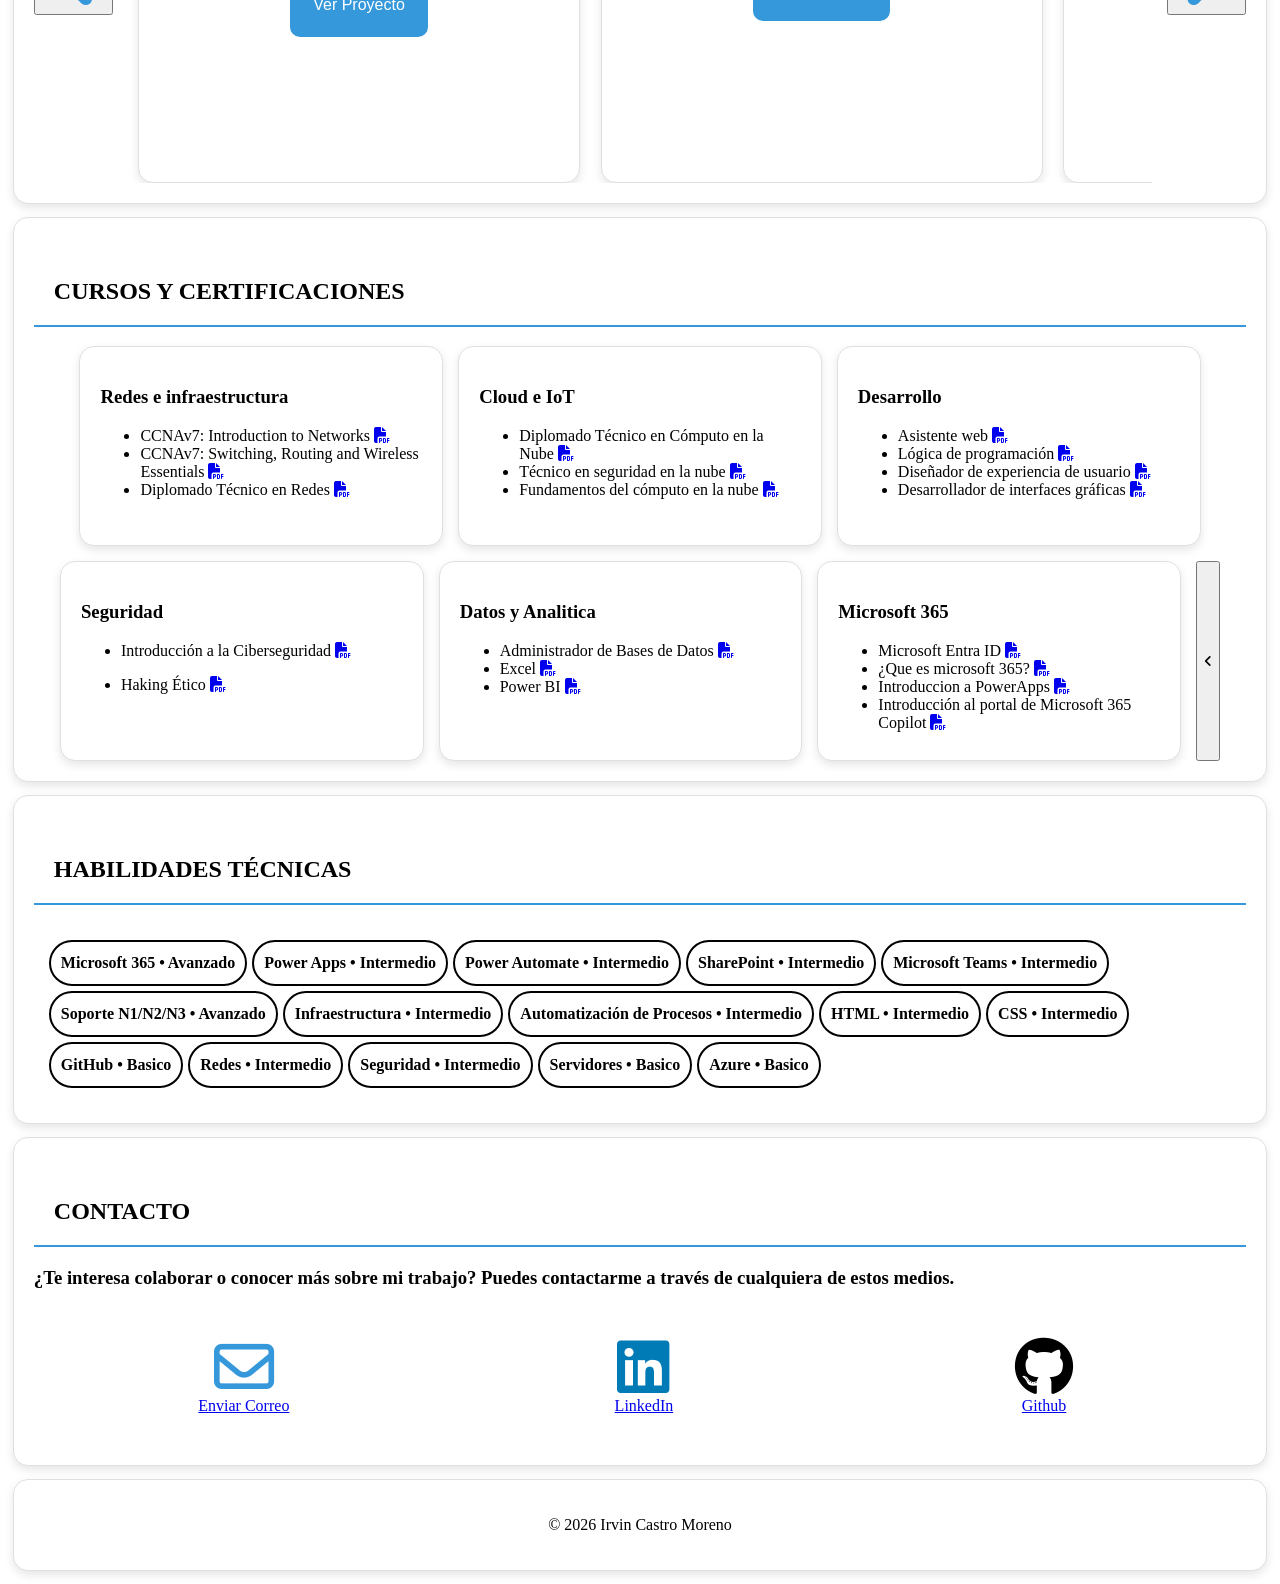
==== commit 86994f22: "Update index.html" ====
--- a/index.html
+++ b/index.html
@@ -207,7 +207,7 @@
                                         <span>JavaScrip</span>
                                 </div>
                                 <div class="acciones">
-                                    <a href="https://github.com/Irvin1231/Sistemas-de-Bitacoras-Digitales" target="_blank">
+                                    <a href="https://github.com/Irvin1231/calculadora-presupuesto" target="_blank">
                                         <button>Ver Proyecto</button>
                                     </a>
                                 </div>
@@ -423,7 +423,7 @@
         <footer id="fin">
             <p>© 2026 Irvin Castro Moreno</p>
         </footer>
-        <script src="script.js"></script>
+        <script src="js/script.js"></script>
 
     </body>
 </html>
--- a/css/style.css
+++ b/css/style.css
@@ -0,0 +1,405 @@
+:root{
+    --color-principal: #bbb;
+}
+.fotoP{
+    width:300px;
+    border-radius:50%;
+}
+
+.texto1{
+    font-size: 20px;
+    color: #1500ff;
+}
+body {
+    /* Empuja todo el contenido hacia abajo para que no lo tape el menú */
+    padding-top: 80px; 
+    
+    
+    /* Opcional: limpia márgenes por defecto del navegador */
+    margin: 0; 
+}
+#mi-menu {
+    position: fixed;
+    top: 0;
+    left: 0;
+    z-index: 1000;
+    font-size: 20px;
+    width: 98%;
+    height: 70px;
+    margin: 1%;
+    border-radius: 5px;
+    border: 2px ;
+    background-color: #050042;
+    font-weight: bold;
+    display: flex;
+    align-items: center;
+    
+    
+}
+.logo{
+    align-items: left;
+    justify-content: center;
+    width: 60px;
+    height: 70px;
+    margin-left: 30px;
+}
+.logo img{
+    margin-top: 4px;
+    width: 60px;
+    height: 60x;
+    border-radius: 50%;
+    
+}
+.menu-links{
+    width: 100%;
+    display: flex;
+    justify-content: right;
+}
+#mi-menu ul {
+    list-style: none;
+    display: flex;
+    justify-content: center;
+    padding: 0;
+    margin: 0;
+}
+
+#mi-menu ul li {
+    margin: 0 20px;
+}
+
+#mi-menu ul li a {
+    color: white  ;
+    text-decoration: none;
+    font-family: Arial, sans-serif;
+    
+    transition: color 0.3s;
+    display: inline-block;
+    text-decoration: none;
+    
+}
+#mi-menu ul li a:hover {
+    border-bottom: 2px solid white;
+}
+
+#inicio{
+    width: 98%;
+    min-height: 250px;
+    margin: 1%;
+    margin-left: 1%;
+    padding: 15px;
+    border: 2px groove ;
+    background-color: #ffffff;
+    display: flex;
+    box-sizing: border-box;
+    border-radius: 15px;
+     border: 1px solid #e0e0e0;
+    box-shadow: 0px 4px 10px rgba(0, 0, 0, 0.1);
+    border-radius: 15px;
+    padding: 20px;
+}
+
+.dato{
+    margin-left: 7%;
+    width: 30%;
+    
+}
+
+.ubi{
+    width: 90%;
+    height: 80px;
+    margin: 10px 0;
+    padding: 10px;
+    margin-left: 25px;
+    display: flex;
+    align-items: center;
+    gap: 10px;
+    background-color: #ffffff;
+    border: 1px solid #e0e0e0;
+    box-shadow: 0px 4px 10px rgba(0, 0, 0, 0.1);
+    border-radius: 15px;
+    
+
+}
+#experiencia{
+    width: 98%;
+    min-height: 250px;
+    margin: 1%;
+    padding: 15px;
+    border: 2px groove;
+    box-sizing: border-box;
+    background-color: #ffffff;
+    border: 1px solid #e0e0e0;
+    box-shadow: 0px 4px 10px rgba(0, 0, 0, 0.1);
+    border-radius: 15px;
+    padding: 20px;
+    
+
+}
+.contenedor-experiencia{
+    width: 45%;
+    min-height: 330px;
+    margin: 0 1%;
+    border-radius: 5px; 
+    background-color: white;
+    padding: 10px;
+}
+#proyecto{
+    width: 98%;
+    min-height: 250px;
+    margin: 1%;
+    padding: 15px;    
+    box-sizing: border-box;
+    background-color: #ffffff;
+    border: 1px solid #e0e0e0;
+    box-shadow: 0px 4px 10px rgba(0, 0, 0, 0.1);
+    border-radius: 15px;
+    padding: 20px;
+    
+}
+.contenedor-cajas{
+    display: flex;
+    width: 100%;
+    gap: 20px;
+    
+}
+.ventana-carrusel{
+    flex: 1;
+    min-width: 0;
+    overflow: hidden
+}
+.carrusel-proyecto{
+    display: flex;
+    align-items: stretch;   /* fuerza a todas las cajas a la misma altura */
+    width: 100%;
+    transition: transform 0.5s ease-in-out; 
+}
+.slider{
+    display: flex;
+    align-items: center;
+    gap: 15px;
+}
+.proy{
+    width: 400px;
+    height: 400px;
+    flex-shrink: 0;     /* evita que se encoja según el contenido */
+    flex-grow: 0;       /* evita que se estire según el contenido */
+    min-height: 330px;
+    margin: 0 1%;
+    background-color: #ffffff;
+    border: 1px solid #e0e0e0;
+    box-shadow: 0px 4px 10px rgba(0, 0, 0, 0.1);
+    border-radius: 15px;
+    padding: 20px;
+    
+}
+.cabecera{
+    padding: 1%;
+    width: 98%;
+    display: flex;
+    align-items: center;
+    
+}
+.titulo{
+    width: 95%; ;
+    padding: 0 10px;
+    margin: 0 10px;
+    
+}
+.tecnologias{
+    display: flex;
+    gap: 10px;
+    margin-top: 5%;
+}
+.tecnologias span { 
+    padding: 5px 10px;
+    border: 1px solid #ccc;
+    border-radius: 20px;
+    font-size: 14px;
+
+}
+.acciones{
+    margin-top: 5%;
+    text-align: center;
+    
+}
+.acciones button{
+    font-size: 16px;
+    background-color: #3498db;
+    padding: 20px;
+    color: white;
+    text-align: center;
+    cursor: pointer;
+    transition: 0.3s;
+    border-radius: 10px;
+    border: 3px solid #3498db;
+   
+
+}
+.acciones button:hover {
+  background-color: #3498db; /* Cambia el color de fondo */
+  transform: scale(1.2);    /* Hace que el botón crezca ligeramente */
+}
+
+#cursos{
+    width: 98%;
+    min-height: 250px;
+    margin: 1%;
+    padding: 15px;
+    box-sizing: border-box;
+    background-color: #ffffff;
+    border: 1px solid #e0e0e0;
+    box-shadow: 0px 4px 10px rgba(0, 0, 0, 0.1);
+    border-radius: 15px;
+    padding: 20px;
+}
+.contenedor-cursos{
+    display: flex; 
+    flex-wrap: wrap; 
+    gap: 15px; 
+    justify-content: center;
+}
+.curs{
+    
+    width: 30%;
+    height: 200px;
+    padding: 15px;
+
+    box-sizing: border-box;
+    transition: transform 0.5s;
+    background-color: #ffffff;
+    border: 1px solid #e0e0e0;
+    box-shadow: 0px 4px 10px rgba(0, 0, 0, 0.1);
+    border-radius: 15px;
+    padding: 20px;
+}
+
+
+
+
+
+.curs:hover{
+    transform: translateY(-10px);
+}
+#habilidades{
+    width: 98%;
+    min-height: 250px;
+    margin: 1%;
+    padding: 15px;
+    box-sizing: border-box;
+    background-color: #ffffff;
+    border: 1px solid #e0e0e0;
+    box-shadow: 0px 4px 10px rgba(0, 0, 0, 0.1);
+    border-radius: 15px;
+    padding: 20px;
+
+}
+.contenedor-habi{
+    display: flex;
+    flex-wrap: wrap;
+    gap: 5px;
+    padding: 15px;
+}
+.habi{
+    padding: 12px 10px;
+    border-radius: 25px;
+    font-weight: bold;
+    border: 2px solid black;
+}
+#contacto{
+    width: 98%;
+    min-height: 250px;
+    margin: 1%;
+    padding: 15px;
+    box-sizing: border-box;
+    background-color: #ffffff;
+    border: 1px solid #e0e0e0;
+    box-shadow: 0px 4px 10px rgba(0, 0, 0, 0.1);
+    border-radius: 15px;
+    padding: 20px;
+
+    
+}
+.contenedor-contacto{
+    text-align: center;
+    width: 99%;
+    padding: 10px 10px;
+    display:flex
+}
+.contac{
+    text-align: center;
+    width: 30%;
+    padding: 10px 10px;
+    margin: 10px 15px;
+    display: flex;
+    flex-direction: column;
+    align-items: center;
+
+}
+
+#fin{
+    width: 98%;
+    height: 20%;
+    margin: 1%;
+    
+    text-align: center;
+    padding: 15px;
+    box-sizing: border-box;
+    background-color: #ffffff;
+    border: 1px solid #e0e0e0;
+    box-shadow: 0px 4px 10px rgba(0, 0, 0, 0.1);
+    border-radius: 15px;
+    padding: 20px;
+}
+.icono-carrusel{
+    font-size: 100px;
+    color: #3498db;
+}
+/*Adaptación para movil*/
+@media (max-width: 1000px) {
+    #mi-menu{
+        height: auto; /* Valor por defecto */
+        min-height: auto;
+        position: static;
+    }
+    #mi-menu ul{
+        flex-direction: column;
+    }
+    body {
+    padding-top: 10px; 
+    margin: 0; 
+    }
+    #inicio{
+        flex-direction: column;
+    }
+    .dato{
+        width: 93%;
+    }
+    .ubi h4{
+        font-size: 20px;
+    }
+    #mi-menu ul li {
+        margin-top: 5px;
+    }
+
+    #proyecto{
+    flex-direction: column;
+    }
+    .proy{
+    width: 85%;       /* ancho de la tarjeta en móvil */
+    flex-shrink: 0;   /* mantiene la misma regla que en escritorio */
+    }
+    .contenedor-experiencia{
+        width: 93%;
+    }
+    #cursos{
+        flex-direction: column;
+    }
+    .contenedor-cursos{
+        width: 98%;
+        flex-direction: column;
+    }
+    .curs{
+        height: auto;
+        width: auto;
+    }
+}
